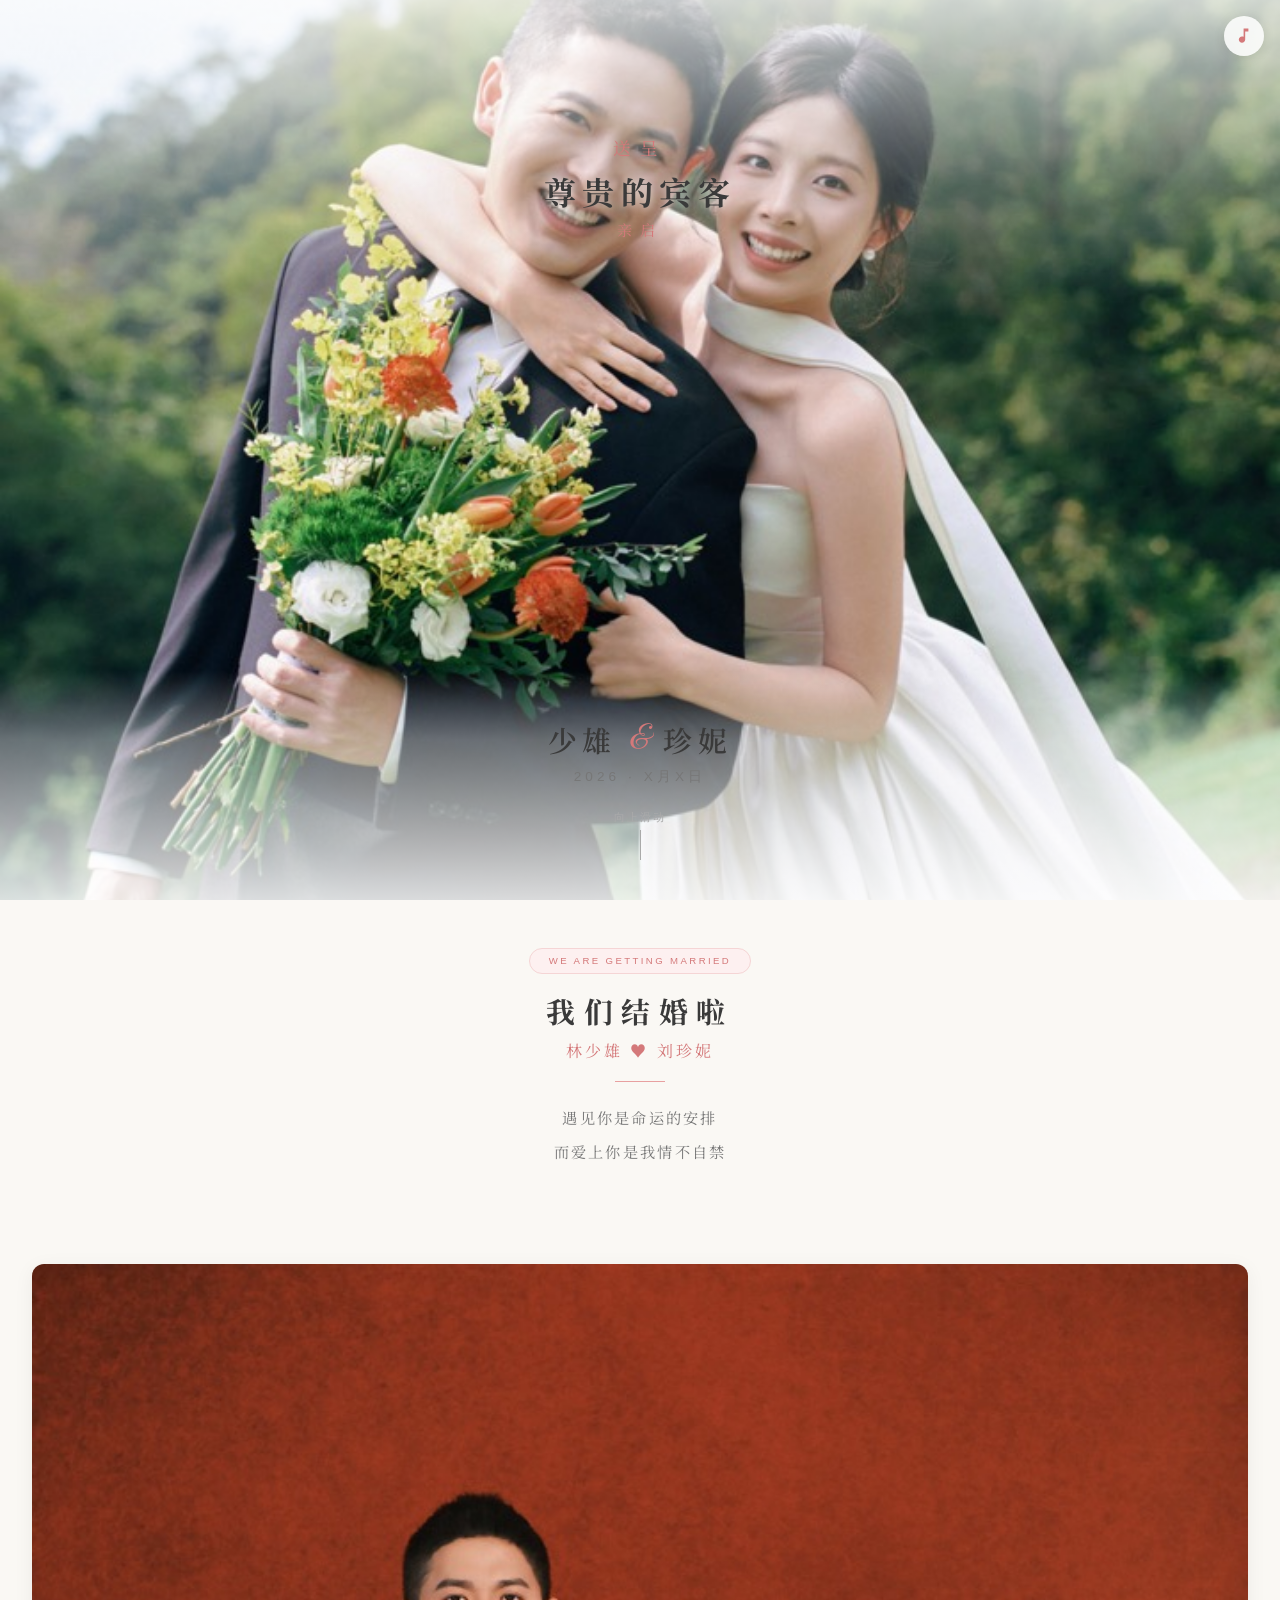
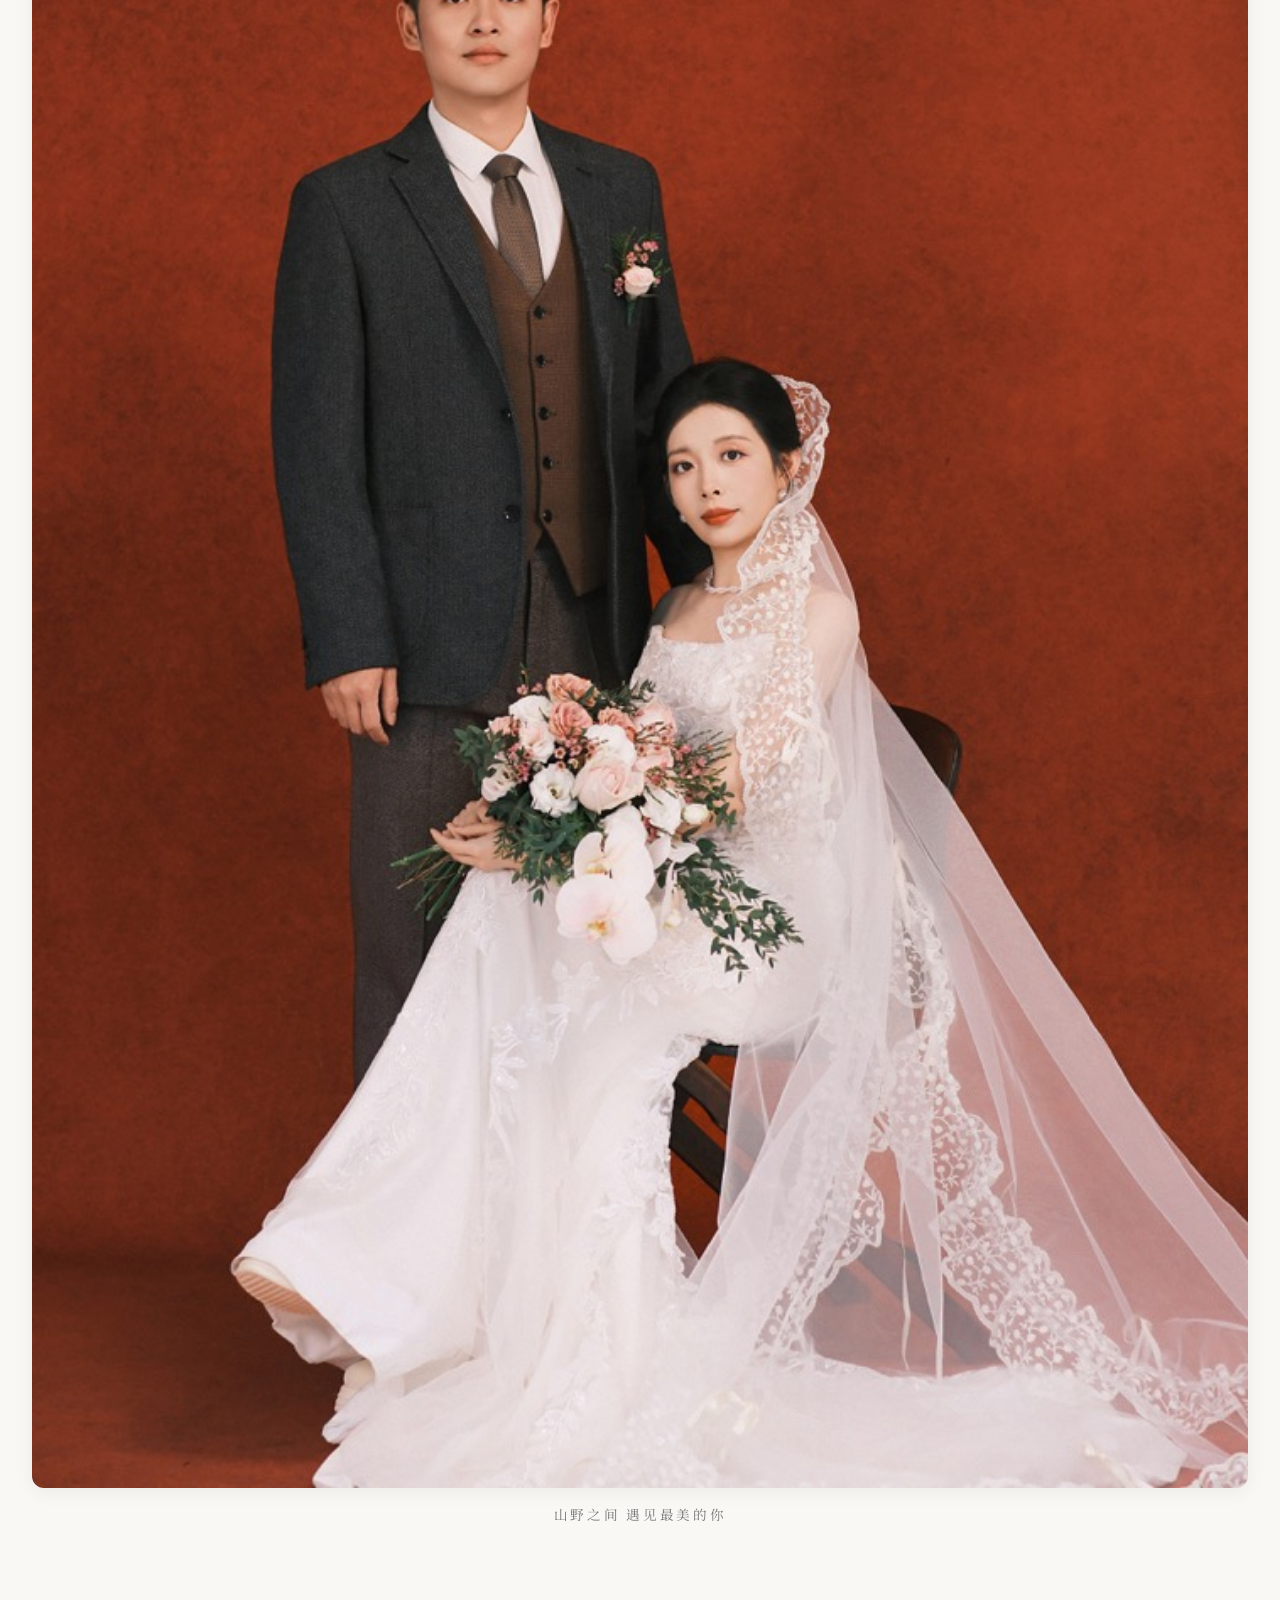
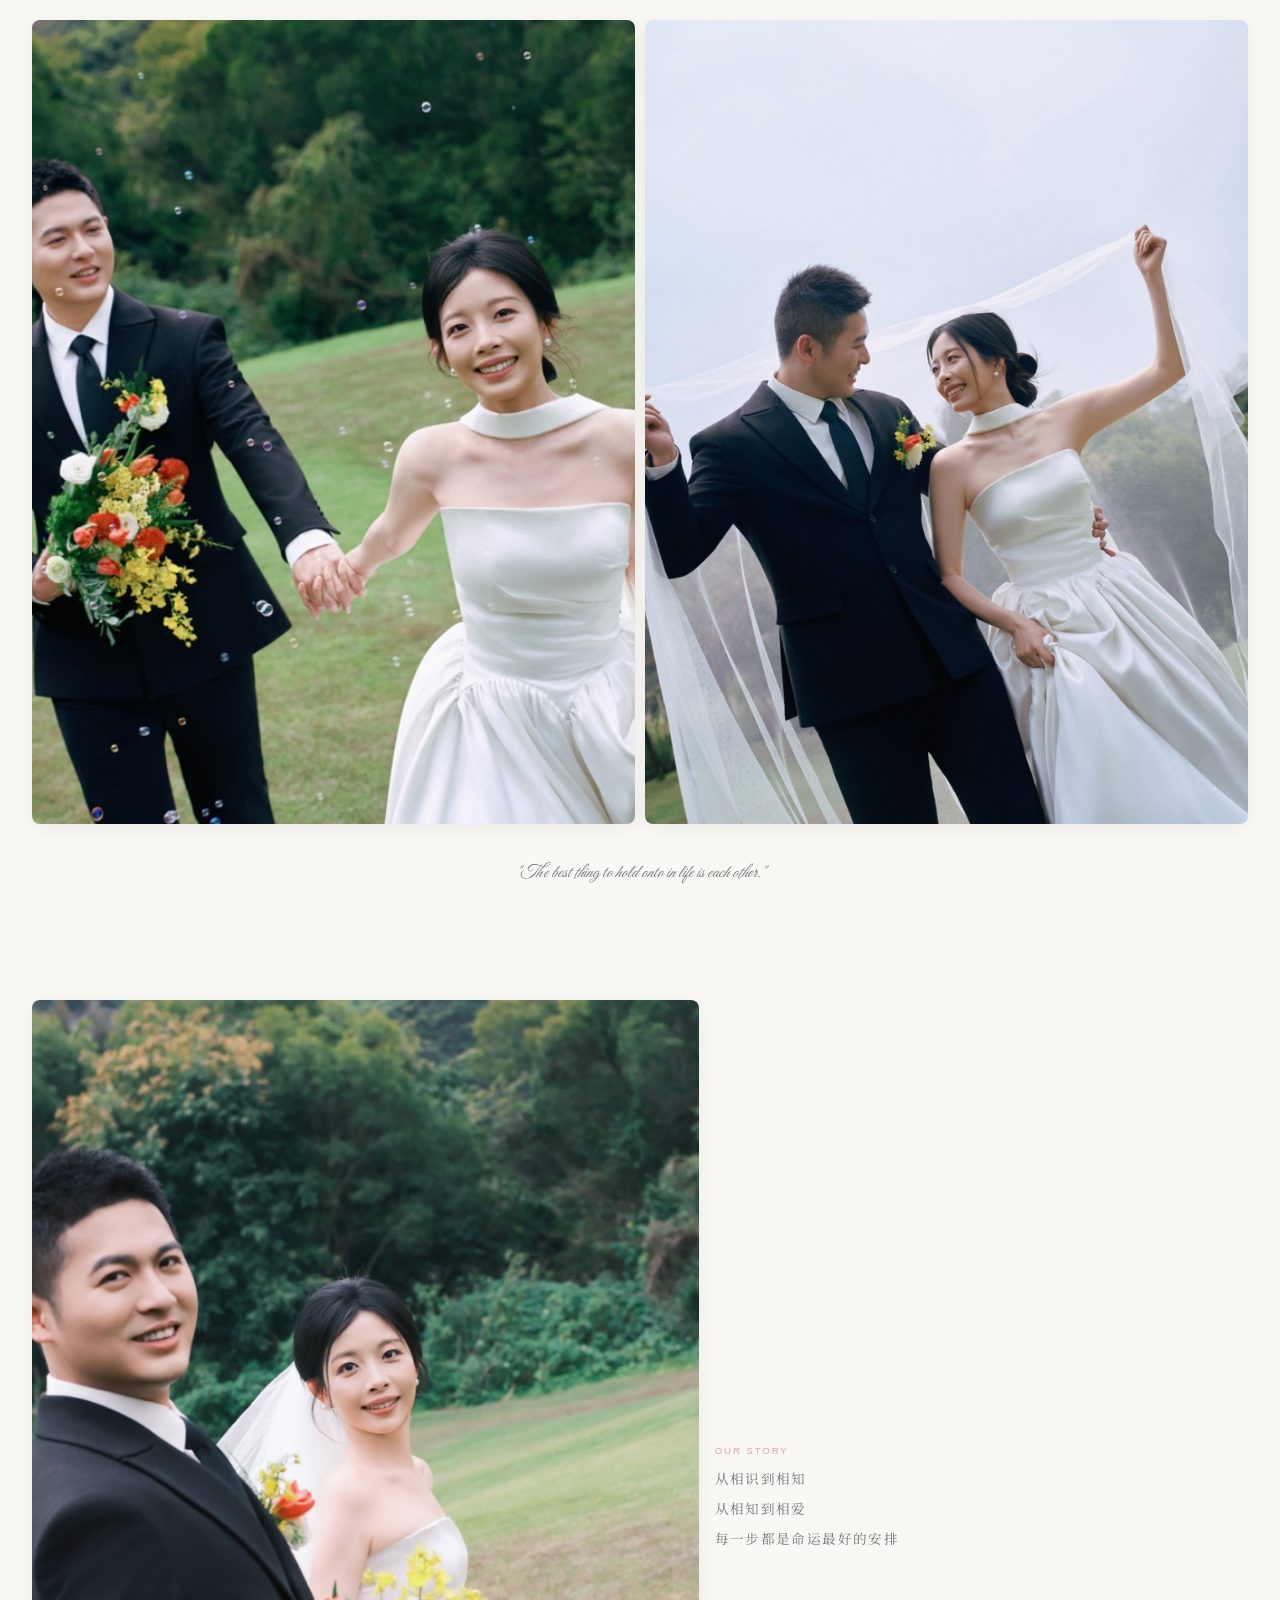
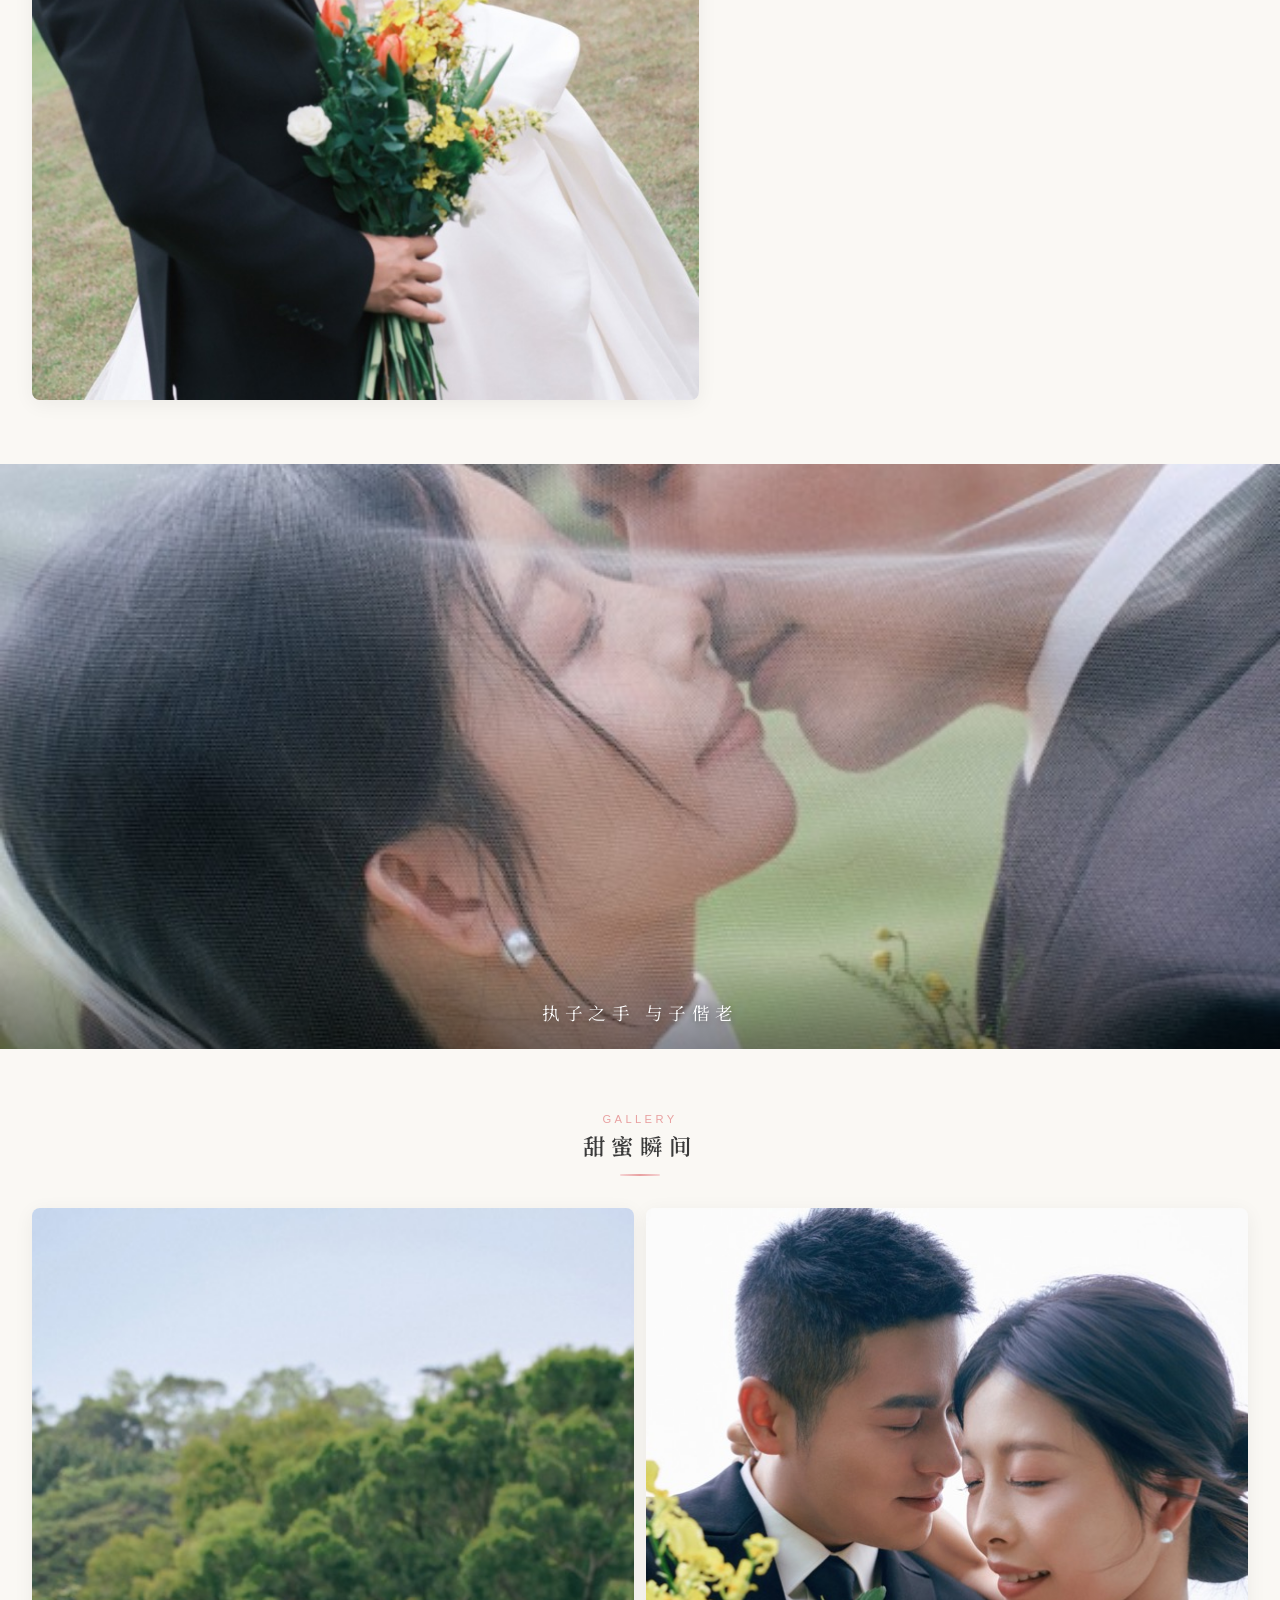
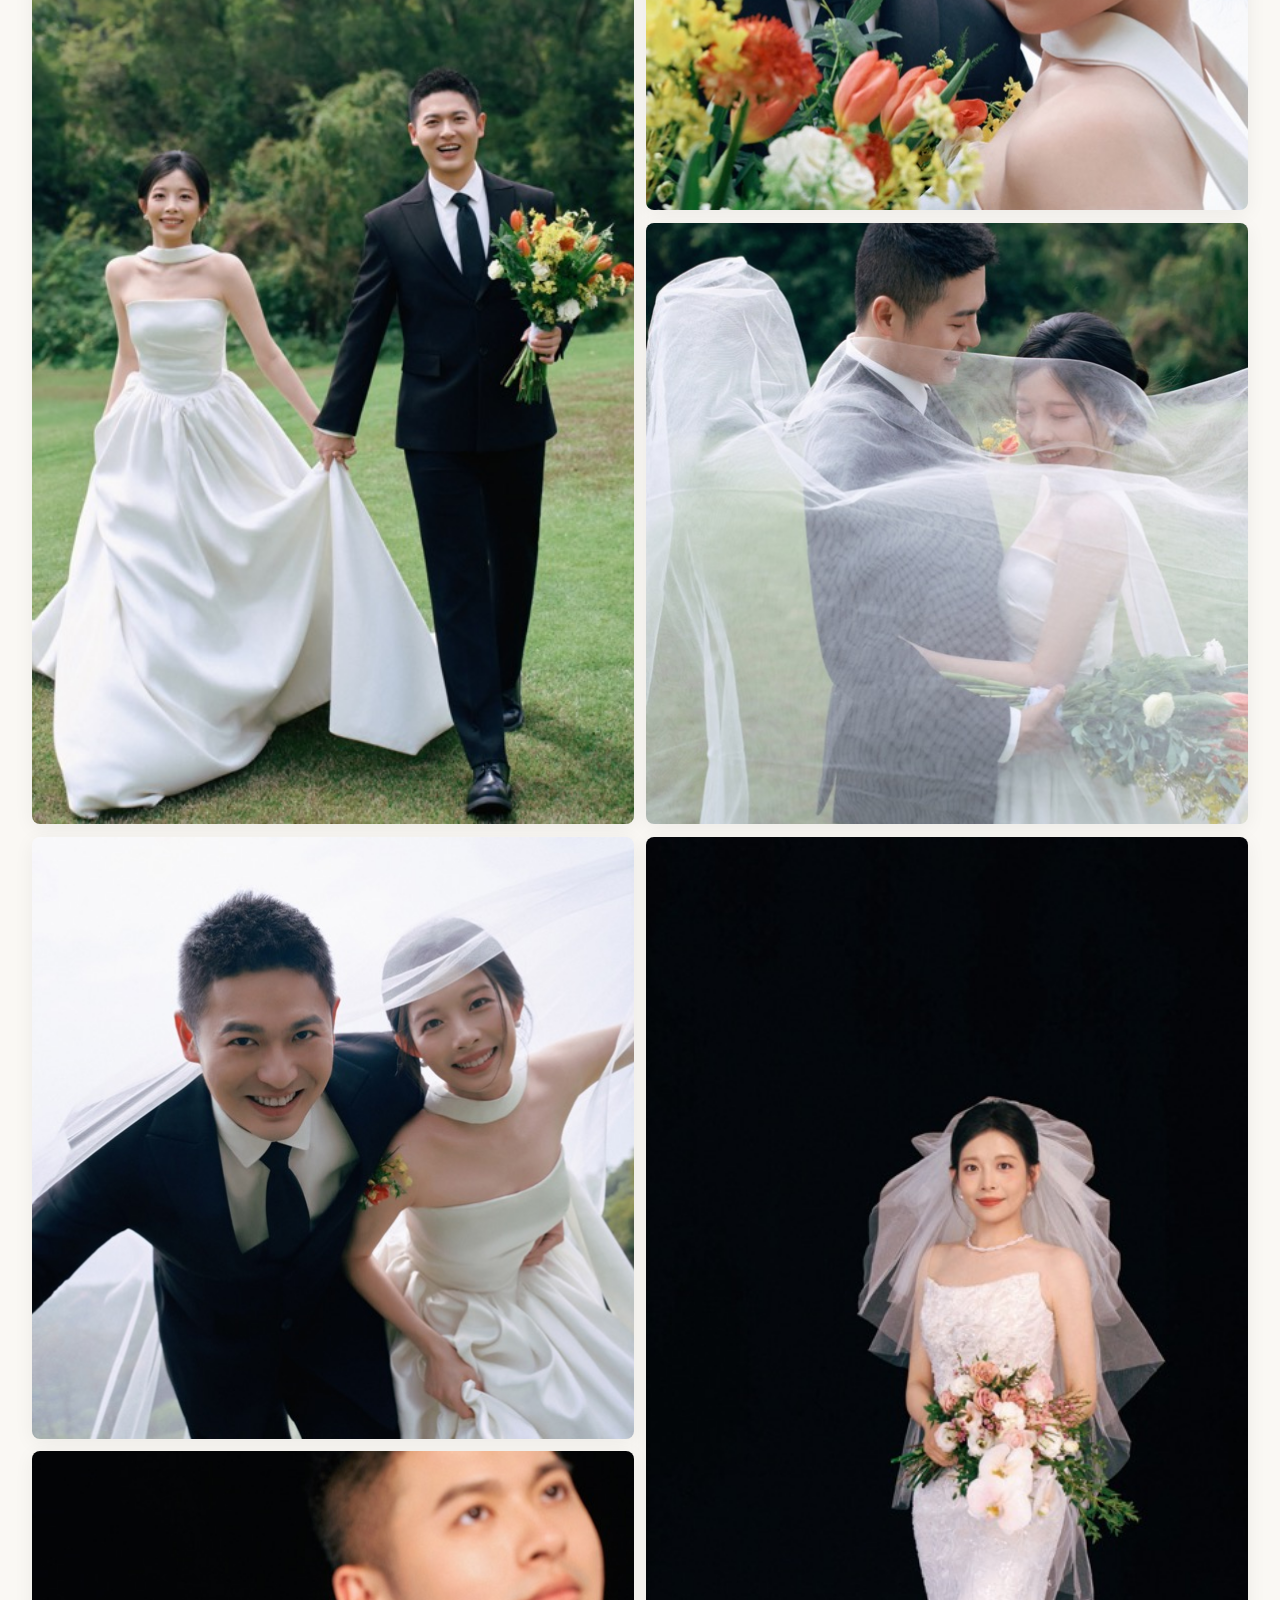
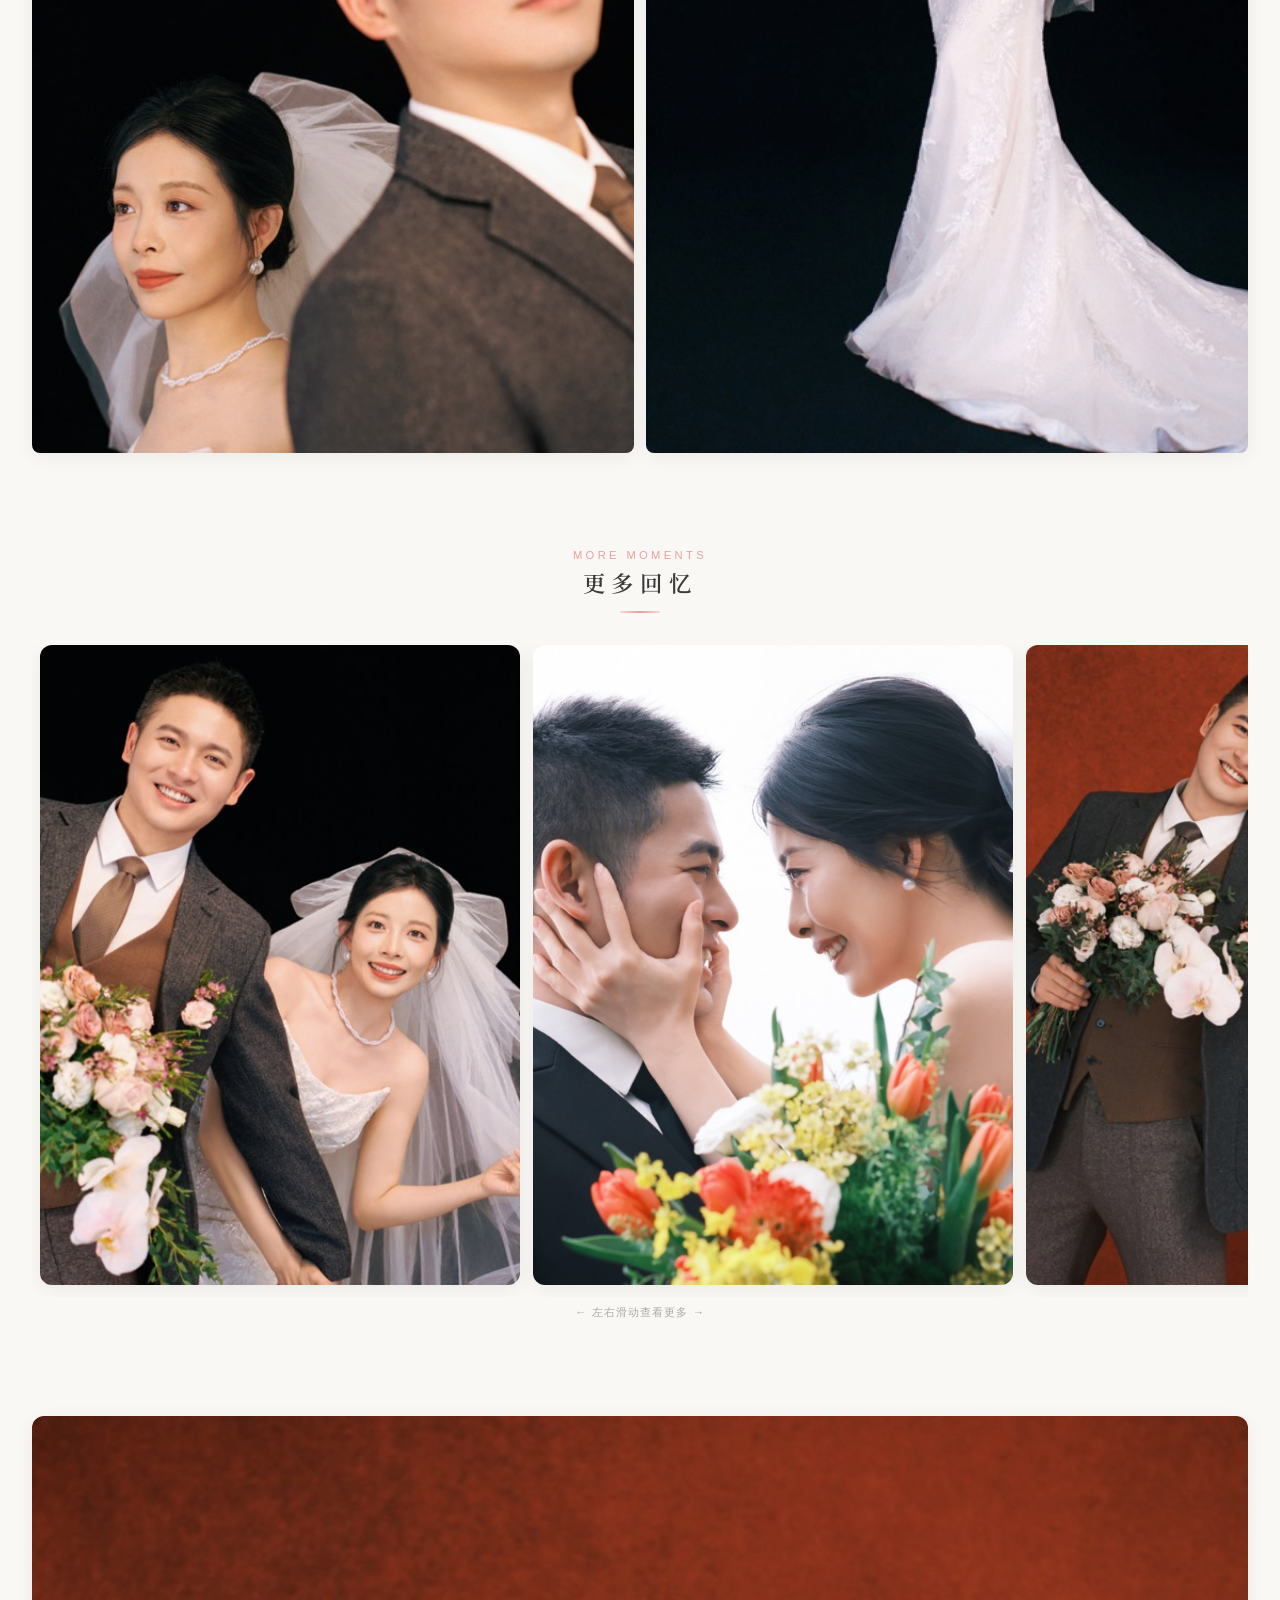
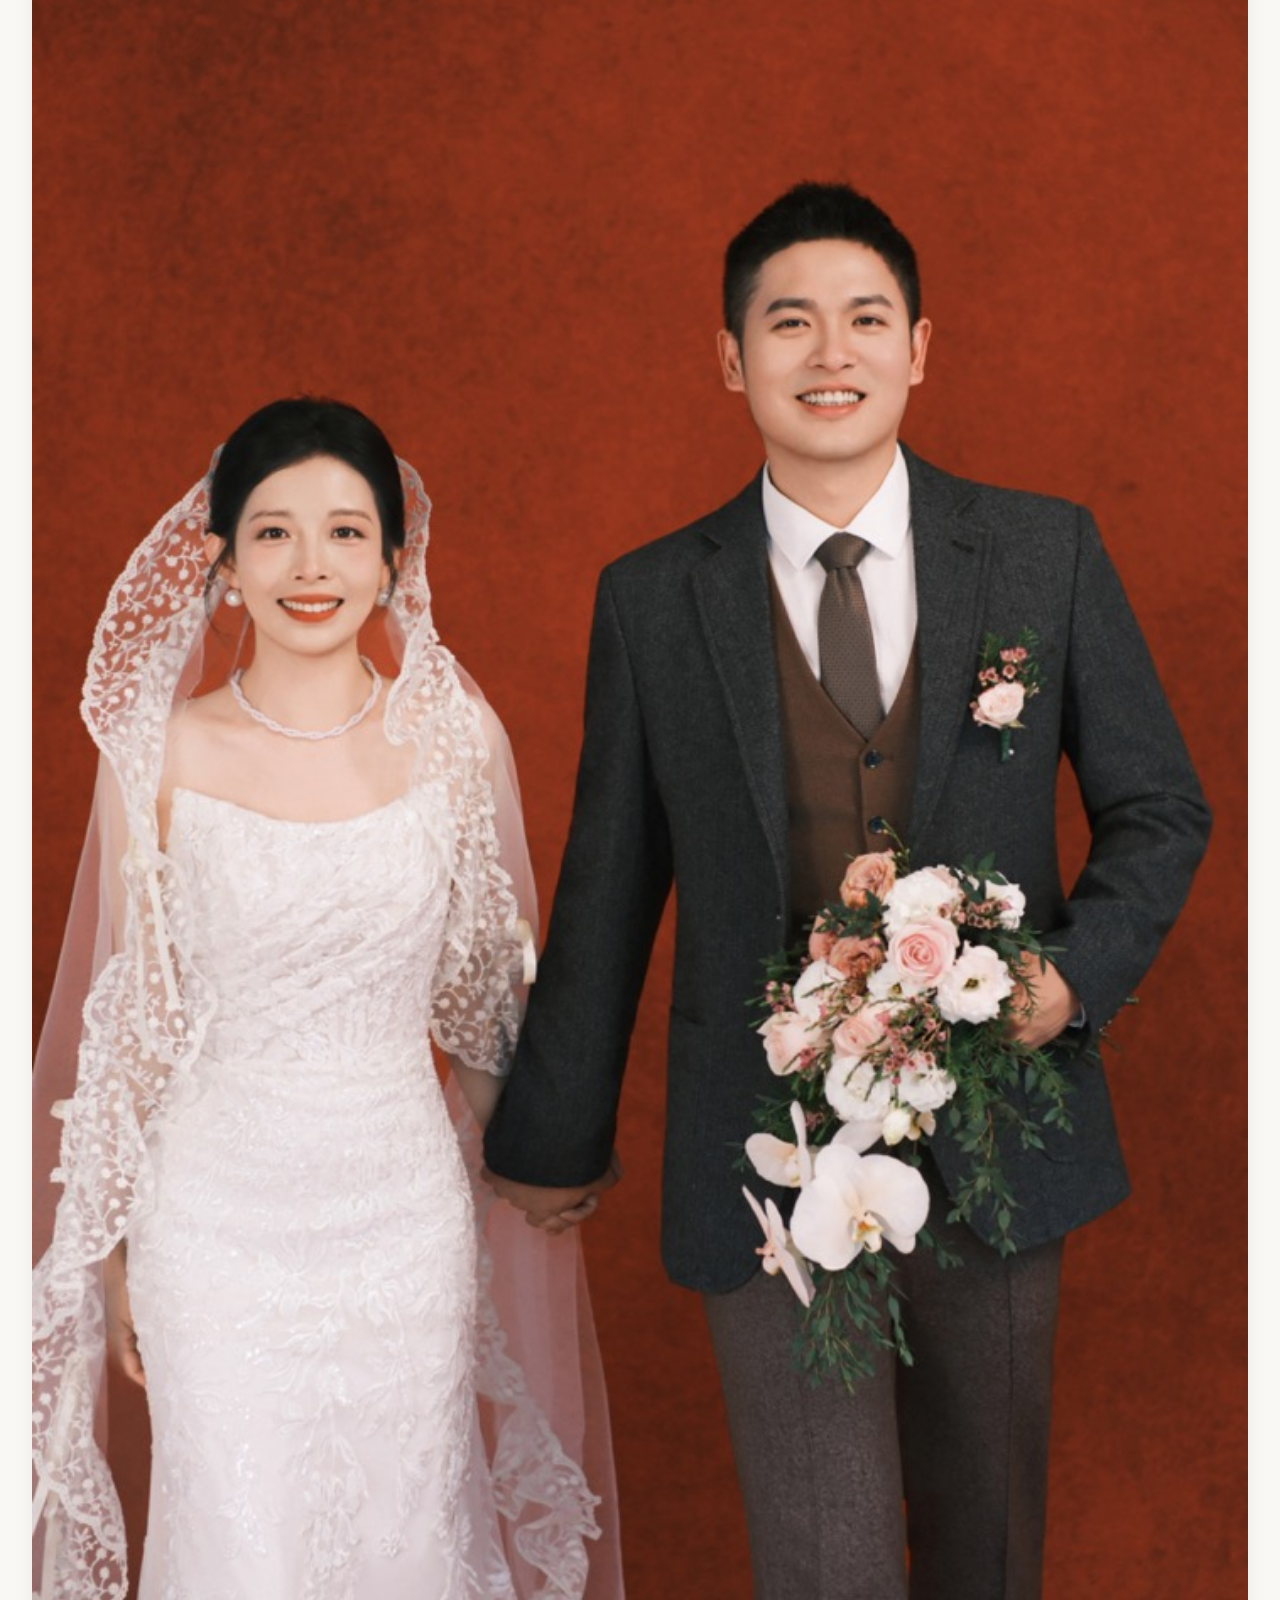
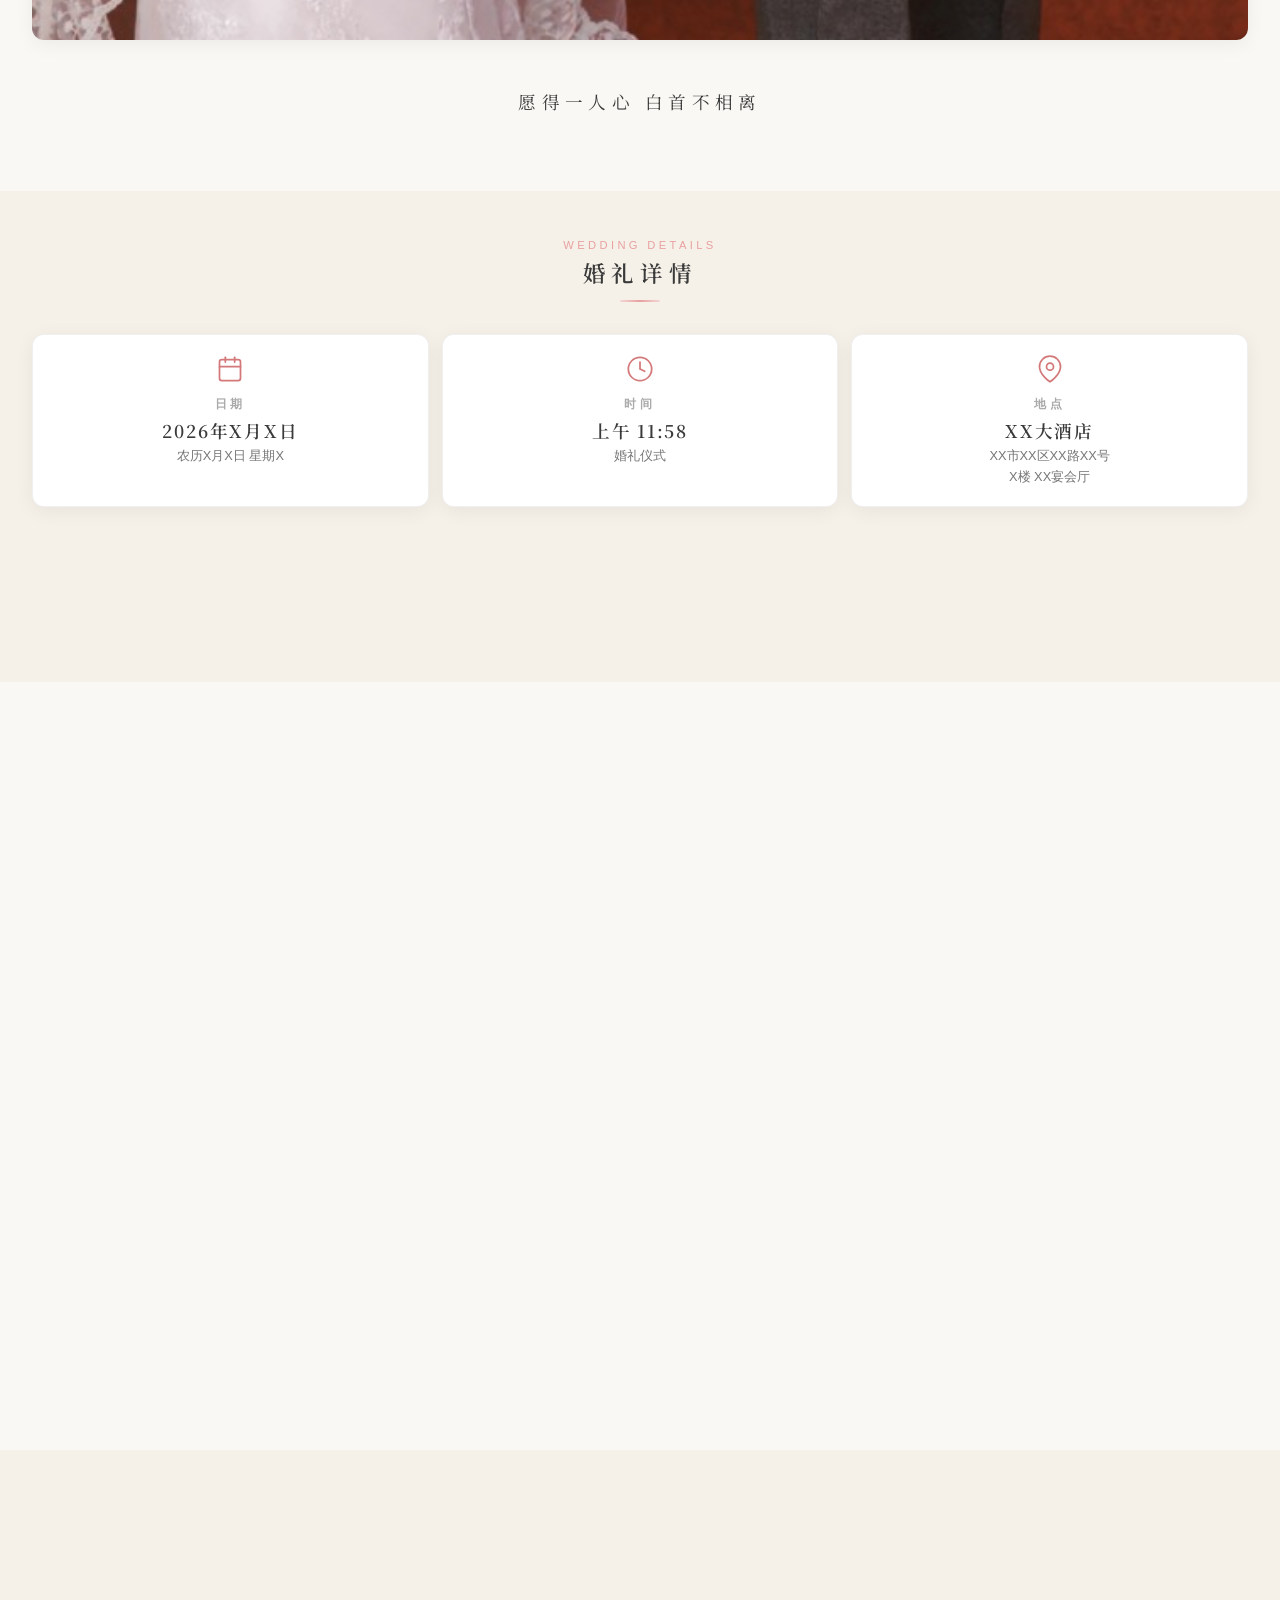
==== index.html @ 4c3a2e18 "🎉 婚礼邀请函 H5 - 林少雄 & 刘珍妮" ====
<!DOCTYPE html>
<html lang="zh-CN">
<head>
  <meta charset="UTF-8">
  <meta name="viewport" content="width=device-width, initial-scale=1.0, maximum-scale=1.0, user-scalable=no">
  <meta name="description" content="林少雄 & 刘珍妮 的婚礼邀请函">
  <meta name="format-detection" content="telephone=no">
  <meta property="og:title" content="林少雄 & 刘珍妮 的婚礼邀请">
  <meta property="og:description" content="诚挚邀请您参加我们的婚礼">
  <meta property="og:image" content="images/photo1.jpg">
  <title>林少雄 & 刘珍妮 婚礼邀请</title>
  <link rel="preconnect" href="https://fonts.googleapis.com">
  <link rel="preconnect" href="https://fonts.gstatic.com" crossorigin>
  <link href="https://fonts.googleapis.com/css2?family=Great+Vibes&family=Noto+Serif+SC:wght@200;300;400;600;700&family=ZCOOL+XiaoWei&display=swap" rel="stylesheet">
  <link rel="stylesheet" href="style.css">
</head>
<body>
  <!-- 背景音乐 -->
  <button id="music-toggle" class="music-btn paused" aria-label="音乐开关">
    <svg class="music-icon" viewBox="0 0 24 24" fill="currentColor">
      <path d="M12 3v10.55c-.59-.34-1.27-.55-2-.55C7.79 13 6 14.79 6 17s1.79 4 4 4 4-1.79 4-4V7h4V3h-6z"/>
    </svg>
  </button>
  <audio id="bg-music" loop preload="auto">
    <source src="music/background.mp3" type="audio/mpeg">
  </audio>

  <!-- 飘落花瓣 -->
  <div id="petals-container" class="petals-container"></div>

  <!-- ==================== 主容器 ==================== -->
  <main class="main-scroll" id="main-scroll">

    <!-- ========== 封面区域 ========== -->
    <section class="hero" id="hero">
      <div class="hero-photo">
        <img src="images/photo1.jpg" alt="我们的合影" class="hero-img">
      </div>
      <div class="hero-overlay">
        <p class="hero-invite anim-fade-up">送呈</p>
        <h1 class="hero-guest-name anim-fade-up" id="guest-name">尊贵的宾客</h1>
        <p class="hero-invite-sub anim-fade-up">亲启</p>
      </div>
      <div class="hero-bottom">
        <div class="hero-names anim-fade-up">
          <span class="hero-groom">少雄</span>
          <span class="hero-amp">&</span>
          <span class="hero-bride">珍妮</span>
        </div>
        <p class="hero-date anim-fade-up">2026 · X月X日</p>
        <div class="scroll-down anim-fade-up">
          <span>向上滑动</span>
          <div class="scroll-line"></div>
        </div>
      </div>
    </section>

    <!-- ========== 我们结婚啦 ========== -->
    <section class="section section-announce">
      <div class="announce-badge anim-fade-up">
        <span class="badge-text">WE ARE GETTING MARRIED</span>
      </div>
      <h2 class="announce-title anim-fade-up">我们结婚啦</h2>
      <p class="announce-sub anim-fade-up">林少雄 ♥ 刘珍妮</p>
      <div class="announce-line anim-fade-up"></div>
      <p class="announce-quote anim-fade-up">
        遇见你是命运的安排<br>
        而爱上你是我情不自禁
      </p>
    </section>

    <!-- ========== 照片区 1: 大图展示 ========== -->
    <section class="section photo-section">
      <div class="photo-full anim-fade-up">
        <img src="images/photo5.jpg" alt="" loading="lazy">
      </div>
      <div class="photo-caption anim-fade-up">
        <p>山野之间 遇见最美的你</p>
      </div>
    </section>

    <!-- ========== 照片区 2: 双图并排 ========== -->
    <section class="section photo-section">
      <div class="photo-row anim-fade-up">
        <div class="photo-half">
          <img src="images/photo2.jpg" alt="" loading="lazy">
        </div>
        <div class="photo-half">
          <img src="images/photo3.jpg" alt="" loading="lazy">
        </div>
      </div>
      <div class="quote-card anim-fade-up">
        <p class="quote-en">"The best thing to hold onto in life is each other."</p>
      </div>
    </section>

    <!-- ========== 照片区 3: 单图 + 文字 ========== -->
    <section class="section photo-section">
      <div class="photo-with-text anim-fade-up">
        <div class="photo-text-img">
          <img src="images/photo4.jpg" alt="" loading="lazy">
        </div>
        <div class="photo-text-content">
          <p class="ptc-label">OUR STORY</p>
          <p class="ptc-text">从相识到相知<br>从相知到相爱<br>每一步都是命运最好的安排</p>
        </div>
      </div>
    </section>

    <!-- ========== 照片区 4: 全宽大图 ========== -->
    <section class="section photo-section no-padding">
      <div class="photo-full-bleed anim-fade-up">
        <img src="images/photo10.jpg" alt="" loading="lazy">
        <div class="photo-full-overlay">
          <p>执子之手 与子偕老</p>
        </div>
      </div>
    </section>

    <!-- ========== 照片网格区 ========== -->
    <section class="section photo-section">
      <div class="section-header anim-fade-up">
        <p class="section-label">GALLERY</p>
        <h2 class="section-title">甜蜜瞬间</h2>
        <div class="section-line"></div>
      </div>
      <div class="photo-grid anim-fade-up">
        <div class="grid-item grid-tall">
          <img src="images/photo7.jpg" alt="" loading="lazy">
        </div>
        <div class="grid-item">
          <img src="images/photo8.jpg" alt="" loading="lazy">
        </div>
        <div class="grid-item">
          <img src="images/photo9.jpg" alt="" loading="lazy">
        </div>
        <div class="grid-item">
          <img src="images/photo11.jpg" alt="" loading="lazy">
        </div>
        <div class="grid-item grid-tall">
          <img src="images/photo12.jpg" alt="" loading="lazy">
        </div>
        <div class="grid-item">
          <img src="images/photo13.jpg" alt="" loading="lazy">
        </div>
      </div>
    </section>

    <!-- ========== 横向滑动相册 ========== -->
    <section class="section photo-section">
      <div class="section-header anim-fade-up">
        <p class="section-label">MORE MOMENTS</p>
        <h2 class="section-title">更多回忆</h2>
        <div class="section-line"></div>
      </div>
      <div class="horizontal-scroll anim-fade-up">
        <div class="scroll-track">
          <div class="scroll-card"><img src="images/photo14.jpg" alt="" loading="lazy"></div>
          <div class="scroll-card"><img src="images/photo15.jpg" alt="" loading="lazy"></div>
          <div class="scroll-card"><img src="images/photo16.jpg" alt="" loading="lazy"></div>
          <div class="scroll-card"><img src="images/photo17.jpg" alt="" loading="lazy"></div>
          <div class="scroll-card"><img src="images/photo18.jpg" alt="" loading="lazy"></div>
          <div class="scroll-card"><img src="images/photo19.jpg" alt="" loading="lazy"></div>
          <div class="scroll-card"><img src="images/photo20.jpg" alt="" loading="lazy"></div>
          <div class="scroll-card"><img src="images/photo21.jpg" alt="" loading="lazy"></div>
          <div class="scroll-card"><img src="images/photo22.jpg" alt="" loading="lazy"></div>
          <div class="scroll-card"><img src="images/photo23.jpg" alt="" loading="lazy"></div>
          <div class="scroll-card"><img src="images/photo24.jpg" alt="" loading="lazy"></div>
        </div>
        <p class="scroll-hint-text">← 左右滑动查看更多 →</p>
      </div>
    </section>

    <!-- ========== 照片区 5: 大图 ========== -->
    <section class="section photo-section">
      <div class="photo-full anim-fade-up">
        <img src="images/photo6.jpg" alt="" loading="lazy">
      </div>
      <div class="quote-card center anim-fade-up">
        <p class="quote-cn">愿得一人心 白首不相离</p>
      </div>
    </section>

    <!-- ========== 婚礼信息 ========== -->
    <section class="section section-info" id="info">
      <div class="section-header anim-fade-up">
        <p class="section-label">WEDDING DETAILS</p>
        <h2 class="section-title">婚礼详情</h2>
        <div class="section-line"></div>
      </div>

      <div class="info-cards anim-fade-up">
        <div class="info-card">
          <div class="info-icon">
            <svg viewBox="0 0 24 24" fill="none" stroke="currentColor" stroke-width="1.5" stroke-linecap="round" stroke-linejoin="round"><rect x="3" y="4" width="18" height="18" rx="2" ry="2"/><line x1="16" y1="2" x2="16" y2="6"/><line x1="8" y1="2" x2="8" y2="6"/><line x1="3" y1="10" x2="21" y2="10"/></svg>
          </div>
          <h3 class="info-label">日期</h3>
          <p class="info-value">2026年X月X日</p>
          <p class="info-sub">农历X月X日 星期X</p>
        </div>
        <div class="info-card">
          <div class="info-icon">
            <svg viewBox="0 0 24 24" fill="none" stroke="currentColor" stroke-width="1.5" stroke-linecap="round" stroke-linejoin="round"><circle cx="12" cy="12" r="10"/><polyline points="12 6 12 12 16 14"/></svg>
          </div>
          <h3 class="info-label">时间</h3>
          <p class="info-value">上午 11:58</p>
          <p class="info-sub">婚礼仪式</p>
        </div>
        <div class="info-card">
          <div class="info-icon">
            <svg viewBox="0 0 24 24" fill="none" stroke="currentColor" stroke-width="1.5" stroke-linecap="round" stroke-linejoin="round"><path d="M21 10c0 7-9 13-9 13s-9-6-9-13a9 9 0 0 1 18 0z"/><circle cx="12" cy="10" r="3"/></svg>
          </div>
          <h3 class="info-label">地点</h3>
          <p class="info-value">XX大酒店</p>
          <p class="info-sub">XX市XX区XX路XX号<br>X楼 XX宴会厅</p>
        </div>
      </div>

      <!-- 倒计时 -->
      <div class="countdown-wrap anim-fade-up">
        <p class="countdown-label">距离婚礼还有</p>
        <div class="countdown">
          <div class="cd-item">
            <span class="cd-num" id="cd-days">--</span>
            <span class="cd-unit">天</span>
          </div>
          <div class="cd-sep">:</div>
          <div class="cd-item">
            <span class="cd-num" id="cd-hours">--</span>
            <span class="cd-unit">时</span>
          </div>
          <div class="cd-sep">:</div>
          <div class="cd-item">
            <span class="cd-num" id="cd-mins">--</span>
            <span class="cd-unit">分</span>
          </div>
          <div class="cd-sep">:</div>
          <div class="cd-item">
            <span class="cd-num" id="cd-secs">--</span>
            <span class="cd-unit">秒</span>
          </div>
        </div>
      </div>
    </section>

    <!-- ========== 邀请函正文 ========== -->
    <section class="section section-invite">
      <div class="invite-card anim-fade-up">
        <div class="invite-flower-top">
          <img src="images/floral.png" alt="" class="invite-floral">
        </div>
        <p class="invite-header">邀请函</p>
        <div class="invite-divider-sm"></div>
        <p class="invite-body">
          谨定于<br>
          <strong>公历 二〇二六年 X月X日</strong><br>
          <span class="invite-lunar">（农历 X月X日 星期X）</span><br><br>
          举行结婚典礼<br>
          届时恭请 <span class="invite-guest-inline" id="guest-name-2">贵宾</span> 光临
        </p>
        <div class="invite-divider-sm"></div>
        <div class="invite-parents">
          <p>新郎之父：林XX &nbsp;&nbsp; 新郎之母：X氏</p>
          <p>新娘之父：刘XX &nbsp;&nbsp; 新娘之母：X氏</p>
        </div>
        <div class="invite-sign">
          <span>林少雄</span>
          <span class="invite-and">&</span>
          <span>刘珍妮</span>
        </div>
        <p class="invite-date">敬邀</p>
        <div class="invite-flower-bottom">
          <img src="images/floral.png" alt="" class="invite-floral flip">
        </div>
      </div>
    </section>

    <!-- ========== 祝福留言 ========== -->
    <section class="section section-bless" id="bless">
      <div class="section-header anim-fade-up">
        <p class="section-label">BLESSINGS</p>
        <h2 class="section-title">送上祝福</h2>
        <div class="section-line"></div>
      </div>

      <div class="bless-list anim-fade-up" id="bless-list">
        <!-- 预置示例祝福 -->
        <div class="bless-item">
          <div class="bless-avatar" style="background:#f0b8b8;">福</div>
          <div class="bless-content">
            <p class="bless-author">好友小明</p>
            <p class="bless-text">百年好合！🎉 永远幸福！</p>
          </div>
          <div class="bless-emoji">👍 <span>12</span></div>
        </div>
        <div class="bless-item">
          <div class="bless-avatar" style="background:#b8d4f0;">喜</div>
          <div class="bless-content">
            <p class="bless-author">闺蜜小红</p>
            <p class="bless-text">终于等到这一天！要一直幸福哦 💕</p>
          </div>
          <div class="bless-emoji">❤️ <span>8</span></div>
        </div>
        <div class="bless-item">
          <div class="bless-avatar" style="background:#d4f0b8;">贺</div>
          <div class="bless-content">
            <p class="bless-author">同事小张</p>
            <p class="bless-text">新婚快乐！早生贵子！🎊</p>
          </div>
          <div class="bless-emoji">🎉 <span>5</span></div>
        </div>
      </div>

      <!-- 简单的留言输入 -->
      <div class="bless-input-wrap anim-fade-up">
        <input type="text" id="bless-input" class="bless-input" placeholder="写下你的祝福..." maxlength="100">
        <button id="bless-send" class="bless-send">送祝福</button>
      </div>
    </section>

    <!-- ========== 尾部 ========== -->
    <footer class="footer">
      <div class="footer-content anim-fade-up">
        <p class="footer-names">林少雄 & 刘珍妮</p>
        <p class="footer-date-en">
          <span class="footer-script">Save The Date</span>
        </p>
        <p class="footer-date">二〇二六年X月X日</p>
        <div class="footer-heart">♥</div>
        <p class="footer-thanks">感谢您的到来与祝福</p>
      </div>
    </footer>

  </main>

  <script src="script.js"></script>
</body>
</html>
---- style.css ----
/* ============================================
   婚礼邀请函 H5 — 清新风格
   林少雄 & 刘珍妮
   ============================================ */

/* ---------- CSS 变量 ---------- */
:root {
  --color-bg: #faf8f4;
  --color-bg-warm: #f5f0e8;
  --color-bg-card: #ffffff;
  --color-pink: #e8a0a0;
  --color-pink-light: #f5d5d5;
  --color-pink-soft: #fdf0f0;
  --color-rose: #d4797a;
  --color-sage: #8fbc8f;
  --color-sage-light: #d4e8d4;
  --color-gold: #c4a35a;
  --color-text: #3a3a3a;
  --color-text-light: #777;
  --color-text-muted: #aaa;
  --color-border: rgba(0,0,0,0.06);
  --font-cn: 'Noto Serif SC', 'ZCOOL XiaoWei', '宋体', serif;
  --font-en: 'Great Vibes', cursive;
  --font-body: -apple-system, BlinkMacSystemFont, 'PingFang SC', 'Microsoft YaHei', sans-serif;
  --radius: 12px;
  --radius-sm: 8px;
  --shadow-soft: 0 4px 20px rgba(0,0,0,0.06);
  --shadow-card: 0 8px 30px rgba(0,0,0,0.08);
  --transition: cubic-bezier(0.25, 0.46, 0.45, 0.94);
}

/* ---------- Reset ---------- */
*, *::before, *::after {
  margin: 0;
  padding: 0;
  box-sizing: border-box;
}

html {
  font-size: 16px;
  -webkit-text-size-adjust: 100%;
}

body {
  font-family: var(--font-body);
  color: var(--color-text);
  background: var(--color-bg);
  -webkit-tap-highlight-color: transparent;
  overflow-x: hidden;
}

img {
  max-width: 100%;
  display: block;
}

button {
  border: none;
  background: none;
  cursor: pointer;
  font-family: inherit;
}

/* ---------- 主滚动容器 ---------- */
.main-scroll {
  width: 100%;
  min-height: 100vh;
  overflow-x: hidden;
}

/* ---------- 通用区块样式 ---------- */
.section {
  padding: 2.5rem 1.5rem;
  position: relative;
}

.section-header {
  text-align: center;
  margin-bottom: 2rem;
}

.section-label {
  font-size: 0.7rem;
  letter-spacing: 0.3em;
  color: var(--color-pink);
  text-transform: uppercase;
  margin-bottom: 0.3rem;
}

.section-title {
  font-family: var(--font-cn);
  font-size: 1.4rem;
  font-weight: 600;
  color: var(--color-text);
  letter-spacing: 0.3em;
}

.section-line {
  width: 40px;
  height: 2px;
  background: linear-gradient(90deg, var(--color-pink-light), var(--color-pink), var(--color-pink-light));
  margin: 0.8rem auto 0;
  border-radius: 1px;
}

/* ============================================
   音乐按钮
   ============================================ */
.music-btn {
  position: fixed;
  top: 1rem;
  right: 1rem;
  z-index: 1000;
  width: 2.5rem;
  height: 2.5rem;
  border-radius: 50%;
  background: rgba(255,255,255,0.85);
  backdrop-filter: blur(10px);
  -webkit-backdrop-filter: blur(10px);
  box-shadow: 0 2px 12px rgba(0,0,0,0.1);
  display: flex;
  align-items: center;
  justify-content: center;
  transition: all 0.3s ease;
  color: var(--color-rose);
}

.music-btn:active { transform: scale(0.9); }

.music-icon {
  width: 1.2rem;
  height: 1.2rem;
}

.music-btn:not(.paused) {
  animation: music-spin 3s linear infinite;
}

@keyframes music-spin {
  to { transform: rotate(360deg); }
}

/* ============================================
   花瓣飘落
   ============================================ */
.petals-container {
  position: fixed;
  inset: 0;
  z-index: 998;
  pointer-events: none;
  overflow: hidden;
}

.petal {
  position: absolute;
  border-radius: 50% 0 50% 50%;
  opacity: 0;
  will-change: transform, opacity;
  animation: petal-fall linear infinite;
}

.petal-pink {
  background: radial-gradient(ellipse at 30% 30%, #f9d5d5, #f0b0b0);
}
.petal-white {
  background: radial-gradient(ellipse at 30% 30%, #fff5f0, #f0e0da);
}
.petal-green {
  background: radial-gradient(ellipse at 30% 30%, #d8f0d8, #b8d8b8);
}

@keyframes petal-fall {
  0% {
    opacity: 0;
    transform: translate(0, -20px) rotate(0deg) scale(0.8);
  }
  8% { opacity: 0.6; }
  90% { opacity: 0.3; }
  100% {
    opacity: 0;
    transform: translate(var(--drift), calc(100vh + 20px)) rotate(var(--rotate)) scale(0.3);
  }
}

/* ============================================
   封面 / Hero
   ============================================ */
.hero {
  position: relative;
  width: 100%;
  height: 100vh;
  height: 100dvh;
  overflow: hidden;
  display: flex;
  flex-direction: column;
}

.hero-photo {
  position: absolute;
  inset: 0;
}

.hero-img {
  width: 100%;
  height: 100%;
  object-fit: cover;
}

.hero-overlay {
  position: absolute;
  top: 0;
  left: 0;
  right: 0;
  padding-top: 15vh;
  text-align: center;
  z-index: 2;
  background: linear-gradient(180deg, rgba(255,255,255,0.75) 0%, rgba(255,255,255,0.2) 60%, transparent 100%);
  padding-bottom: 4rem;
}

.hero-invite {
  font-family: var(--font-cn);
  font-size: 1.1rem;
  color: var(--color-rose);
  letter-spacing: 0.5em;
  margin-bottom: 0.5rem;
}

.hero-guest-name {
  font-family: var(--font-cn);
  font-size: 2rem;
  font-weight: 700;
  color: var(--color-text);
  letter-spacing: 0.2em;
  text-shadow: 0 1px 8px rgba(255,255,255,0.8);
}

.hero-invite-sub {
  font-family: var(--font-cn);
  font-size: 0.95rem;
  color: var(--color-rose);
  letter-spacing: 0.5em;
  margin-top: 0.3rem;
}

.hero-bottom {
  position: absolute;
  bottom: 0;
  left: 0;
  right: 0;
  z-index: 2;
  text-align: center;
  padding: 3rem 1.5rem 2.5rem;
  background: linear-gradient(0deg, rgba(255,255,255,0.85) 0%, rgba(255,255,255,0.4) 70%, transparent 100%);
}

.hero-names {
  display: flex;
  align-items: center;
  justify-content: center;
  gap: 0.8rem;
}

.hero-groom, .hero-bride {
  font-family: var(--font-cn);
  font-size: 1.8rem;
  font-weight: 600;
  color: var(--color-text);
  letter-spacing: 0.2em;
}

.hero-amp {
  font-family: var(--font-en);
  font-size: 2rem;
  color: var(--color-rose);
}

.hero-date {
  font-size: 0.85rem;
  color: var(--color-text-light);
  letter-spacing: 0.3em;
  margin-top: 0.5rem;
}

.scroll-down {
  display: flex;
  flex-direction: column;
  align-items: center;
  margin-top: 1.5rem;
  gap: 0.3rem;
}

.scroll-down span {
  font-size: 0.7rem;
  color: var(--color-text-muted);
  letter-spacing: 0.2em;
}

.scroll-line {
  width: 1px;
  height: 30px;
  background: var(--color-text-muted);
  animation: scroll-line-anim 1.5s ease-in-out infinite;
}

@keyframes scroll-line-anim {
  0%, 100% { opacity: 0.3; transform: scaleY(0.5); }
  50% { opacity: 1; transform: scaleY(1); }
}

/* ============================================
   我们结婚啦
   ============================================ */
.section-announce {
  text-align: center;
  padding: 3rem 1.5rem;
  background: var(--color-bg);
}

.announce-badge {
  display: inline-flex;
  margin-bottom: 1rem;
}

.badge-text {
  font-size: 0.6rem;
  letter-spacing: 0.25em;
  color: var(--color-rose);
  padding: 0.4rem 1.2rem;
  border: 1px solid var(--color-pink-light);
  border-radius: 20px;
  background: var(--color-pink-soft);
}

.announce-title {
  font-family: var(--font-cn);
  font-size: 1.8rem;
  font-weight: 700;
  color: var(--color-text);
  letter-spacing: 0.3em;
}

.announce-sub {
  font-family: var(--font-cn);
  font-size: 1rem;
  color: var(--color-rose);
  letter-spacing: 0.2em;
  margin-top: 0.5rem;
}

.announce-line {
  width: 50px;
  height: 1px;
  background: var(--color-pink);
  margin: 1.2rem auto;
}

.announce-quote {
  font-family: var(--font-cn);
  font-size: 0.95rem;
  color: var(--color-text-light);
  line-height: 2.2;
  letter-spacing: 0.15em;
}

/* ============================================
   照片展示区
   ============================================ */
.photo-section {
  padding: 1rem 1.2rem;
}

.photo-section.no-padding {
  padding: 1rem 0;
}

/* 全宽照片 */
.photo-full {
  border-radius: var(--radius);
  overflow: hidden;
  box-shadow: var(--shadow-soft);
}

.photo-full img {
  width: 100%;
  display: block;
  transition: transform 0.6s ease;
}

.photo-caption {
  text-align: center;
  margin-top: 1rem;
}

.photo-caption p {
  font-family: var(--font-cn);
  font-size: 0.85rem;
  color: var(--color-text-light);
  letter-spacing: 0.2em;
}

/* 双图并排 */
.photo-row {
  display: grid;
  grid-template-columns: 1fr 1fr;
  gap: 0.6rem;
}

.photo-half {
  border-radius: var(--radius-sm);
  overflow: hidden;
  box-shadow: var(--shadow-soft);
}

.photo-half img {
  width: 100%;
  height: 100%;
  object-fit: cover;
  aspect-ratio: 3/4;
}

/* 语录卡片 */
.quote-card {
  margin-top: 1.2rem;
  text-align: center;
  padding: 1rem;
}

.quote-card.center {
  padding: 1.5rem 1rem;
}

.quote-en {
  font-family: var(--font-en);
  font-size: 1.1rem;
  color: var(--color-text-light);
  font-style: italic;
  line-height: 1.6;
}

.quote-cn {
  font-family: var(--font-cn);
  font-size: 1.1rem;
  color: var(--color-text);
  letter-spacing: 0.3em;
  line-height: 2;
}

/* 照片+文字组合 */
.photo-with-text {
  display: flex;
  gap: 1rem;
  align-items: stretch;
}

.photo-text-img {
  flex: 1;
  border-radius: var(--radius-sm);
  overflow: hidden;
  box-shadow: var(--shadow-soft);
}

.photo-text-img img {
  width: 100%;
  height: 100%;
  object-fit: cover;
  min-height: 200px;
}

.photo-text-content {
  flex: 0.8;
  display: flex;
  flex-direction: column;
  justify-content: center;
  padding: 0.5rem 0;
}

.ptc-label {
  font-size: 0.6rem;
  color: var(--color-pink);
  letter-spacing: 0.2em;
  margin-bottom: 0.5rem;
}

.ptc-text {
  font-family: var(--font-cn);
  font-size: 0.85rem;
  color: var(--color-text-light);
  line-height: 2.2;
  letter-spacing: 0.1em;
}

/* 全出血大图 */
.photo-full-bleed {
  position: relative;
  border-radius: 0;
  overflow: hidden;
}

.photo-full-bleed img {
  width: 100%;
  display: block;
  max-height: 65vh;
  object-fit: cover;
}

.photo-full-overlay {
  position: absolute;
  bottom: 0;
  left: 0;
  right: 0;
  padding: 3rem 1.5rem 1.5rem;
  background: linear-gradient(transparent, rgba(0,0,0,0.35));
}

.photo-full-overlay p {
  font-family: var(--font-cn);
  font-size: 1.1rem;
  color: #fff;
  letter-spacing: 0.3em;
  text-shadow: 0 1px 6px rgba(0,0,0,0.3);
  text-align: center;
}

/* 照片网格 */
.photo-grid {
  display: grid;
  grid-template-columns: 1fr 1fr;
  gap: 0.5rem;
}

.grid-item {
  border-radius: var(--radius-sm);
  overflow: hidden;
  box-shadow: var(--shadow-soft);
}

.grid-item img {
  width: 100%;
  height: 100%;
  object-fit: cover;
  aspect-ratio: 1;
  transition: transform 0.5s ease;
}

.grid-item.grid-tall {
  grid-row: span 2;
}

.grid-item.grid-tall img {
  aspect-ratio: auto;
}

/* 横向滚动相册 */
.horizontal-scroll {
  width: 100%;
  overflow: visible;
}

.scroll-track {
  display: flex;
  gap: 0.8rem;
  overflow-x: auto;
  overflow-y: hidden;
  scroll-snap-type: x mandatory;
  -webkit-overflow-scrolling: touch;
  padding: 0 0.5rem 0.8rem;
  scrollbar-width: none;
}

.scroll-track::-webkit-scrollbar { display: none; }

.scroll-card {
  flex: 0 0 65%;
  scroll-snap-align: center;
  border-radius: var(--radius);
  overflow: hidden;
  box-shadow: var(--shadow-soft);
}

.scroll-card img {
  width: 100%;
  aspect-ratio: 3/4;
  object-fit: cover;
}

.scroll-hint-text {
  text-align: center;
  font-size: 0.7rem;
  color: var(--color-text-muted);
  margin-top: 0.5rem;
  letter-spacing: 0.1em;
  animation: hint-fade 2s ease-in-out infinite;
}

@keyframes hint-fade {
  0%, 100% { opacity: 0.4; }
  50% { opacity: 0.8; }
}

/* ============================================
   婚礼信息
   ============================================ */
.section-info {
  background: var(--color-bg-warm);
  padding: 3rem 1.5rem;
}

.info-cards {
  display: flex;
  flex-direction: column;
  gap: 1rem;
  margin-bottom: 2rem;
}

.info-card {
  background: var(--color-bg-card);
  border-radius: var(--radius);
  padding: 1.5rem;
  text-align: center;
  box-shadow: var(--shadow-soft);
  border: 1px solid var(--color-border);
}

.info-icon {
  margin-bottom: 0.6rem;
}

.info-icon svg {
  width: 28px;
  height: 28px;
  color: var(--color-rose);
  margin: 0 auto;
}

.info-label {
  font-size: 0.75rem;
  color: var(--color-text-muted);
  letter-spacing: 0.3em;
  text-transform: uppercase;
  margin-bottom: 0.3rem;
}

.info-value {
  font-family: var(--font-cn);
  font-size: 1.1rem;
  font-weight: 600;
  color: var(--color-text);
  letter-spacing: 0.1em;
}

.info-sub {
  font-size: 0.8rem;
  color: var(--color-text-light);
  margin-top: 0.2rem;
  line-height: 1.6;
}

/* 倒计时 */
.countdown-wrap {
  text-align: center;
}

.countdown-label {
  font-size: 0.8rem;
  color: var(--color-text-light);
  letter-spacing: 0.3em;
  margin-bottom: 1rem;
}

.countdown {
  display: flex;
  align-items: center;
  justify-content: center;
  gap: 0.4rem;
}

.cd-item {
  display: flex;
  flex-direction: column;
  align-items: center;
  gap: 0.2rem;
}

.cd-num {
  font-size: 1.8rem;
  font-weight: 700;
  color: var(--color-rose);
  min-width: 3rem;
  text-align: center;
  background: var(--color-bg-card);
  border: 1px solid var(--color-border);
  border-radius: var(--radius-sm);
  padding: 0.3rem 0.5rem;
  box-shadow: var(--shadow-soft);
}

.cd-unit {
  font-size: 0.65rem;
  color: var(--color-text-muted);
  letter-spacing: 0.2em;
}

.cd-sep {
  font-size: 1.3rem;
  color: var(--color-pink);
  margin-bottom: 1rem;
}

/* ============================================
   邀请函卡片
   ============================================ */
.section-invite {
  padding: 2rem 1.5rem;
  display: flex;
  justify-content: center;
}

.invite-card {
  background: var(--color-bg-card);
  border-radius: 16px;
  padding: 2rem 1.5rem;
  text-align: center;
  box-shadow: var(--shadow-card);
  border: 1px solid var(--color-border);
  max-width: 360px;
  width: 100%;
  position: relative;
  overflow: hidden;
}

.invite-card::before {
  content: '';
  position: absolute;
  top: 0;
  left: 0;
  right: 0;
  height: 3px;
  background: linear-gradient(90deg, var(--color-pink-light), var(--color-rose), var(--color-pink-light));
}

.invite-floral {
  width: 100px;
  margin: 0 auto;
  opacity: 0.5;
}

.invite-floral.flip {
  transform: rotate(180deg);
}

.invite-flower-top { margin-bottom: 0.5rem; }
.invite-flower-bottom { margin-top: 0.5rem; }

.invite-header {
  font-family: var(--font-cn);
  font-size: 1.3rem;
  font-weight: 600;
  color: var(--color-text);
  letter-spacing: 0.5em;
}

.invite-divider-sm {
  width: 30px;
  height: 1px;
  background: var(--color-pink);
  margin: 0.8rem auto;
}

.invite-body {
  font-family: var(--font-cn);
  font-size: 0.9rem;
  color: var(--color-text-light);
  line-height: 2.2;
  letter-spacing: 0.08em;
}

.invite-body strong {
  color: var(--color-text);
  font-weight: 600;
}

.invite-lunar {
  font-size: 0.8rem;
  color: var(--color-text-muted);
}

.invite-guest-inline {
  color: var(--color-rose);
  font-weight: 600;
}

.invite-parents {
  font-size: 0.75rem;
  color: var(--color-text-muted);
  line-height: 1.8;
}

.invite-sign {
  display: flex;
  align-items: center;
  justify-content: center;
  gap: 0.6rem;
  margin-top: 1rem;
  font-family: var(--font-cn);
  font-size: 1.1rem;
  font-weight: 600;
  color: var(--color-text);
  letter-spacing: 0.1em;
}

.invite-and {
  font-family: var(--font-en);
  font-size: 1.4rem;
  color: var(--color-rose);
}

.invite-date {
  font-family: var(--font-cn);
  font-size: 0.9rem;
  color: var(--color-rose);
  letter-spacing: 0.5em;
  margin-top: 0.5rem;
}

/* ============================================
   祝福留言
   ============================================ */
.section-bless {
  padding: 2.5rem 1.5rem;
  background: var(--color-bg-warm);
}

.bless-list {
  display: flex;
  flex-direction: column;
  gap: 0.8rem;
  margin-bottom: 1.2rem;
}

.bless-item {
  display: flex;
  align-items: flex-start;
  gap: 0.8rem;
  background: var(--color-bg-card);
  border-radius: var(--radius);
  padding: 1rem;
  box-shadow: var(--shadow-soft);
  border: 1px solid var(--color-border);
}

.bless-avatar {
  width: 36px;
  height: 36px;
  border-radius: 50%;
  display: flex;
  align-items: center;
  justify-content: center;
  font-size: 0.8rem;
  color: #fff;
  font-weight: 600;
  flex-shrink: 0;
}

.bless-content {
  flex: 1;
  min-width: 0;
}

.bless-author {
  font-size: 0.8rem;
  font-weight: 600;
  color: var(--color-text);
  margin-bottom: 0.2rem;
}

.bless-text {
  font-size: 0.85rem;
  color: var(--color-text-light);
  line-height: 1.6;
}

.bless-emoji {
  font-size: 0.8rem;
  color: var(--color-text-muted);
  display: flex;
  align-items: center;
  gap: 0.2rem;
  flex-shrink: 0;
  padding: 0.3rem 0.5rem;
  background: var(--color-bg);
  border-radius: 20px;
}

.bless-emoji span {
  font-size: 0.7rem;
}

/* 祝福输入 */
.bless-input-wrap {
  display: flex;
  gap: 0.6rem;
}

.bless-input {
  flex: 1;
  padding: 0.8rem 1rem;
  border: 1px solid var(--color-border);
  border-radius: 25px;
  background: var(--color-bg-card);
  font-size: 0.85rem;
  color: var(--color-text);
  outline: none;
  transition: border-color 0.3s;
  font-family: inherit;
}

.bless-input:focus {
  border-color: var(--color-pink);
}

.bless-input::placeholder {
  color: var(--color-text-muted);
}

.bless-send {
  padding: 0.8rem 1.2rem;
  background: linear-gradient(135deg, var(--color-pink), var(--color-rose));
  color: #fff;
  border-radius: 25px;
  font-size: 0.85rem;
  font-weight: 600;
  white-space: nowrap;
  box-shadow: 0 2px 10px rgba(212, 121, 122, 0.3);
  transition: all 0.3s;
}

.bless-send:active {
  transform: scale(0.95);
}

/* ============================================
   尾部
   ============================================ */
.footer {
  padding: 3rem 1.5rem;
  text-align: center;
  background: var(--color-bg);
}

.footer-content {
  display: flex;
  flex-direction: column;
  align-items: center;
  gap: 0.6rem;
}

.footer-names {
  font-family: var(--font-cn);
  font-size: 1.3rem;
  font-weight: 600;
  color: var(--color-text);
  letter-spacing: 0.2em;
}

.footer-script {
  font-family: var(--font-en);
  font-size: 1.6rem;
  color: var(--color-rose);
}

.footer-date {
  font-size: 0.8rem;
  color: var(--color-text-light);
  letter-spacing: 0.3em;
}

.footer-heart {
  font-size: 1.5rem;
  color: var(--color-rose);
  animation: heartbeat 1.5s ease-in-out infinite;
}

@keyframes heartbeat {
  0%, 100% { transform: scale(1); }
  15% { transform: scale(1.2); }
  30% { transform: scale(1); }
  45% { transform: scale(1.15); }
  60% { transform: scale(1); }
}

.footer-thanks {
  font-size: 0.8rem;
  color: var(--color-text-muted);
  letter-spacing: 0.15em;
}

/* ============================================
   滚动入场动画
   ============================================ */
.anim-fade-up {
  opacity: 0;
  transform: translateY(30px);
  transition: opacity 0.7s var(--transition), transform 0.7s var(--transition);
}

.anim-fade-up.visible {
  opacity: 1;
  transform: translateY(0);
}

/* 交错延迟 */
.section-announce .anim-fade-up:nth-child(1) { transition-delay: 0s; }
.section-announce .anim-fade-up:nth-child(2) { transition-delay: 0.1s; }
.section-announce .anim-fade-up:nth-child(3) { transition-delay: 0.2s; }
.section-announce .anim-fade-up:nth-child(4) { transition-delay: 0.3s; }
.section-announce .anim-fade-up:nth-child(5) { transition-delay: 0.4s; }

/* ============================================
   响应式
   ============================================ */
@media (max-height: 680px) {
  .hero-guest-name { font-size: 1.6rem; }
  .hero-groom, .hero-bride { font-size: 1.4rem; }
  .hero-overlay { padding-top: 10vh; }
}

@media (min-width: 420px) {
  .info-cards {
    flex-direction: row;
    gap: 0.8rem;
  }
  .info-card {
    flex: 1;
    padding: 1.2rem 0.8rem;
  }
  .scroll-card {
    flex: 0 0 50%;
  }
}

@media (min-width: 768px) {
  .section { padding: 3rem 2rem; }
  .photo-grid { gap: 0.8rem; }
  .scroll-card { flex: 0 0 40%; }
}
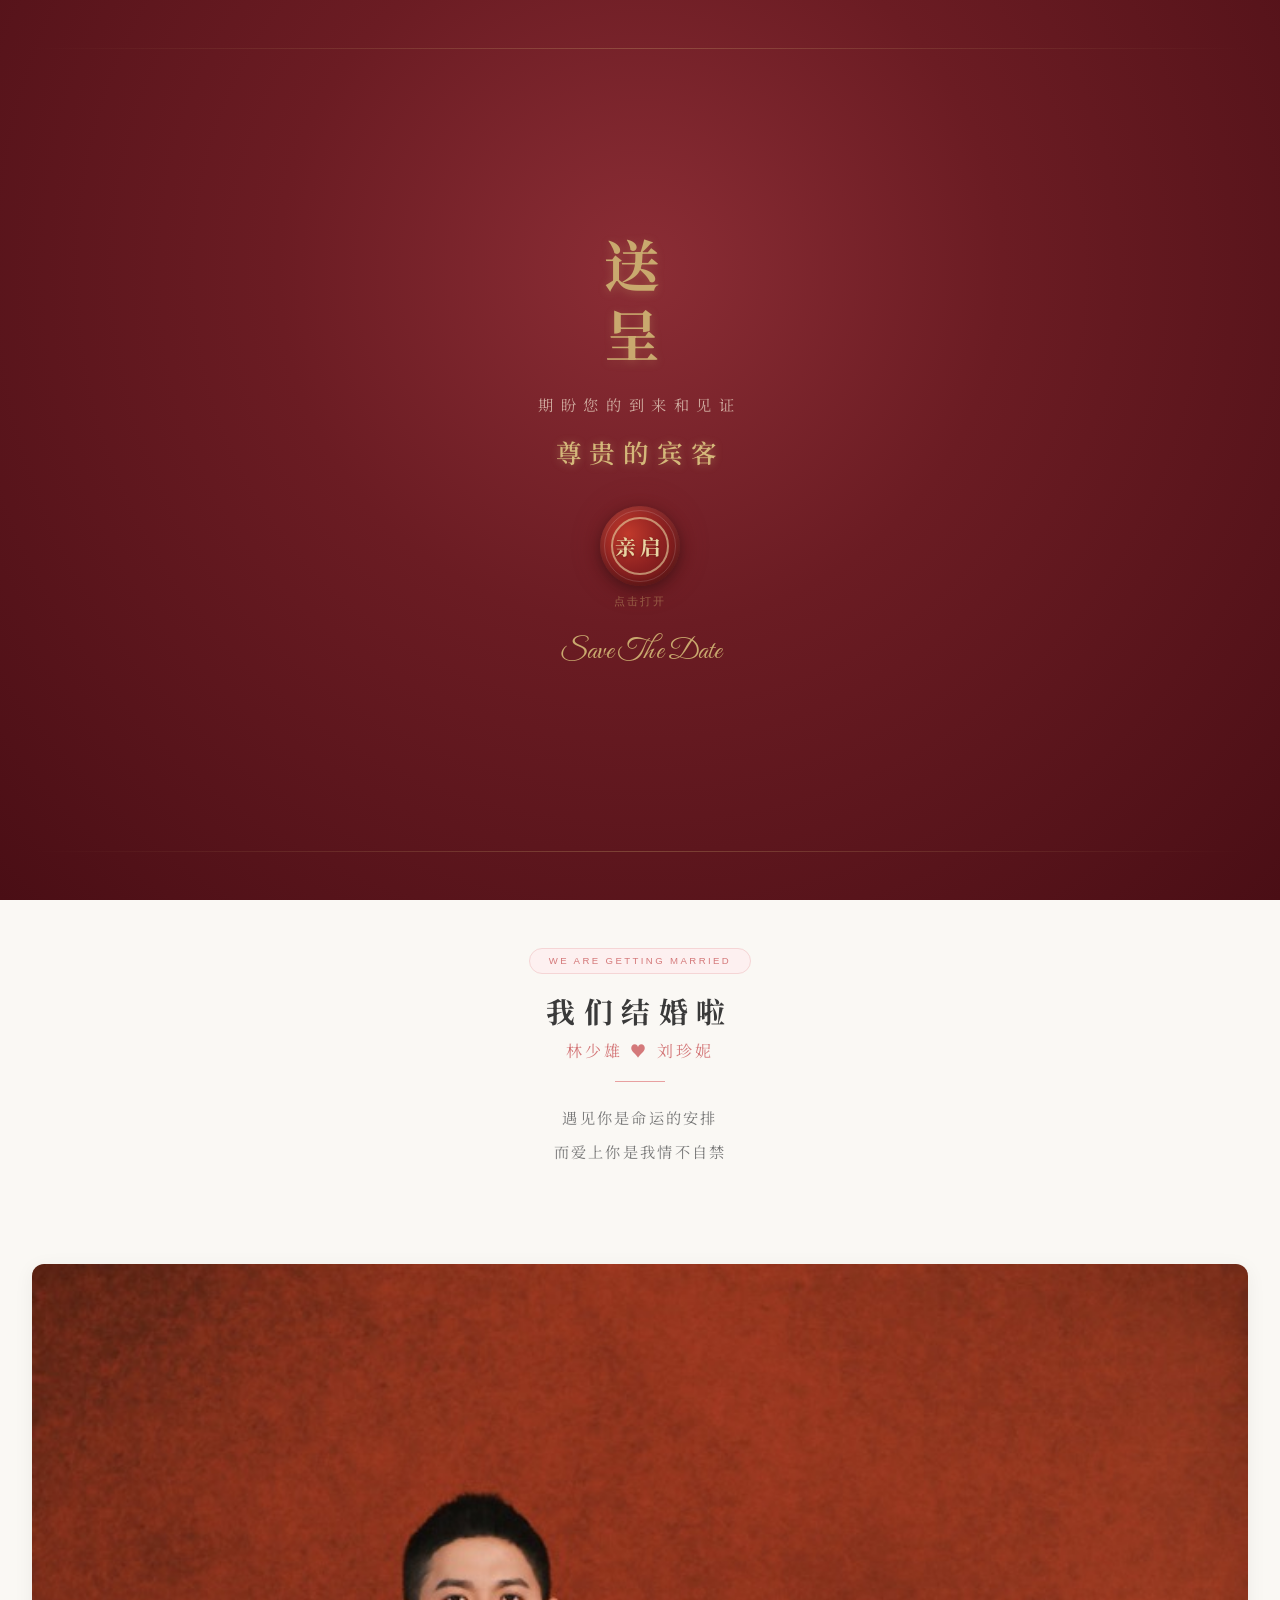
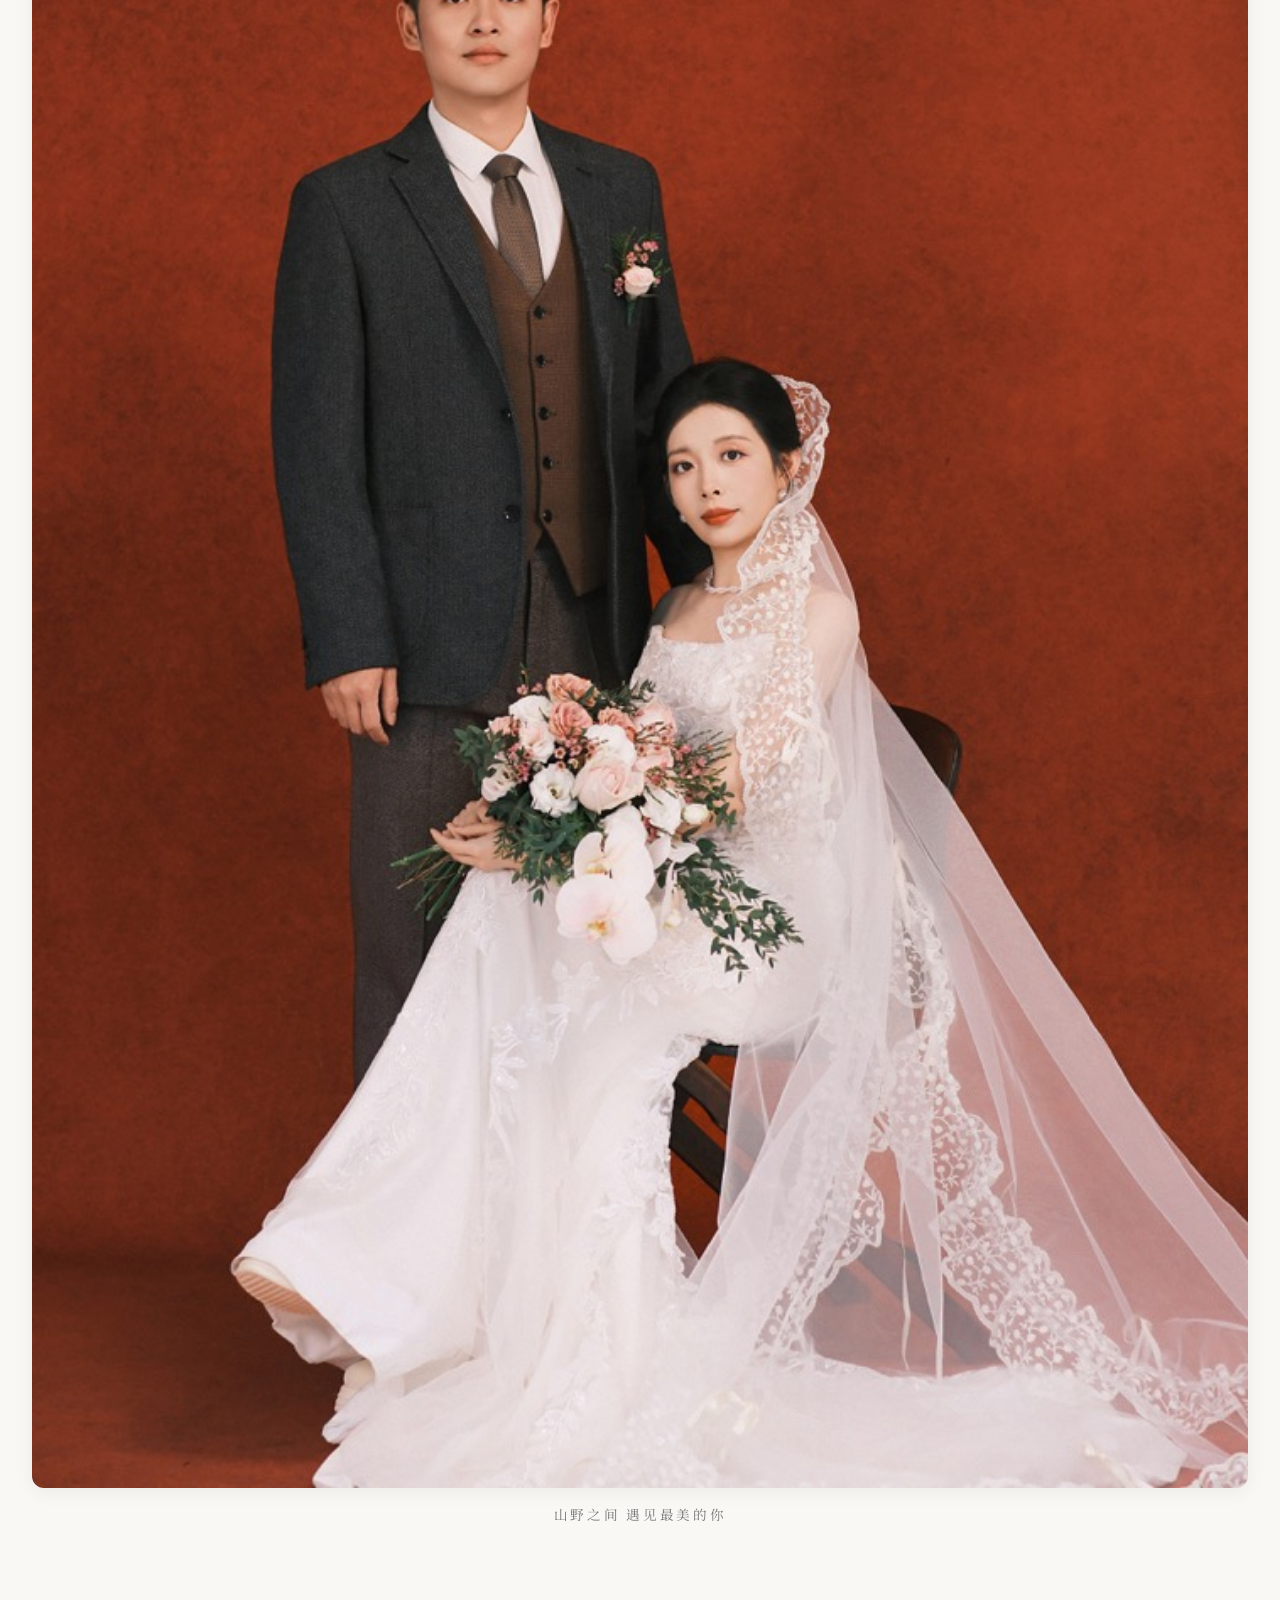
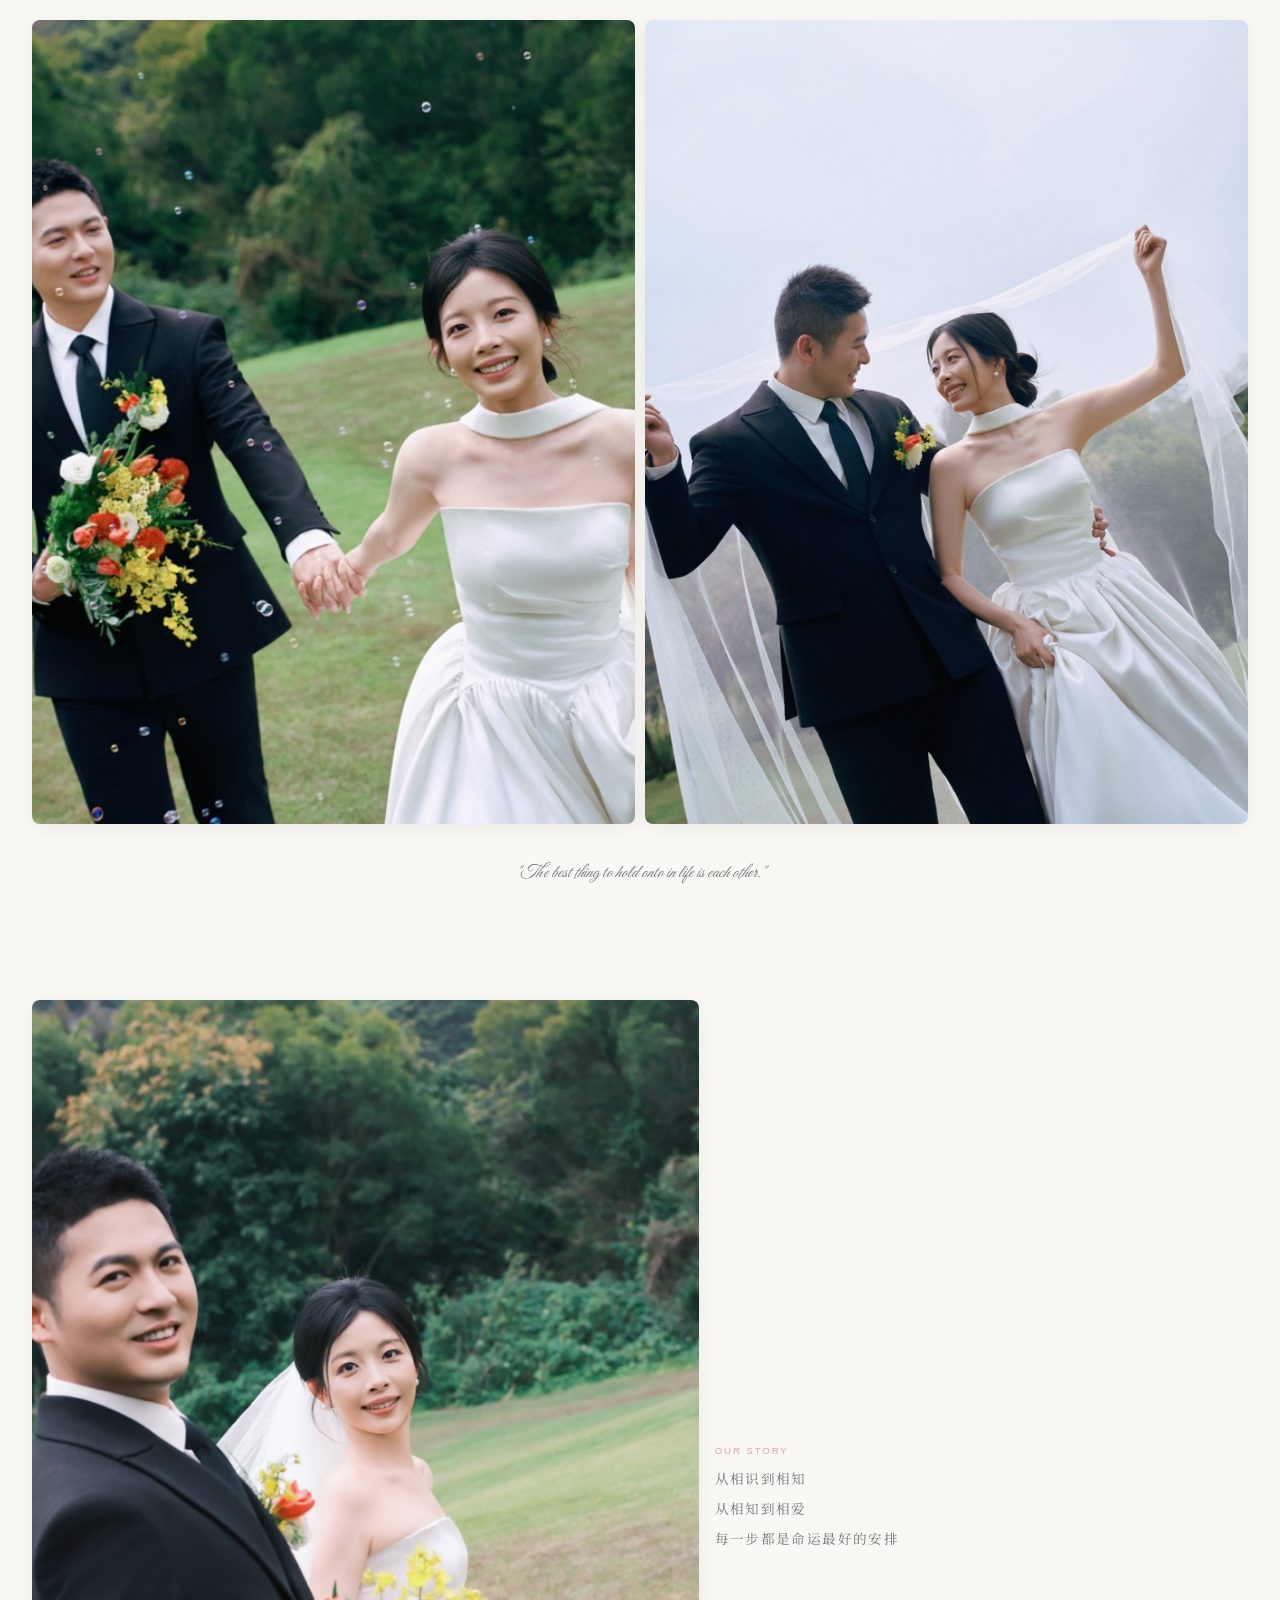
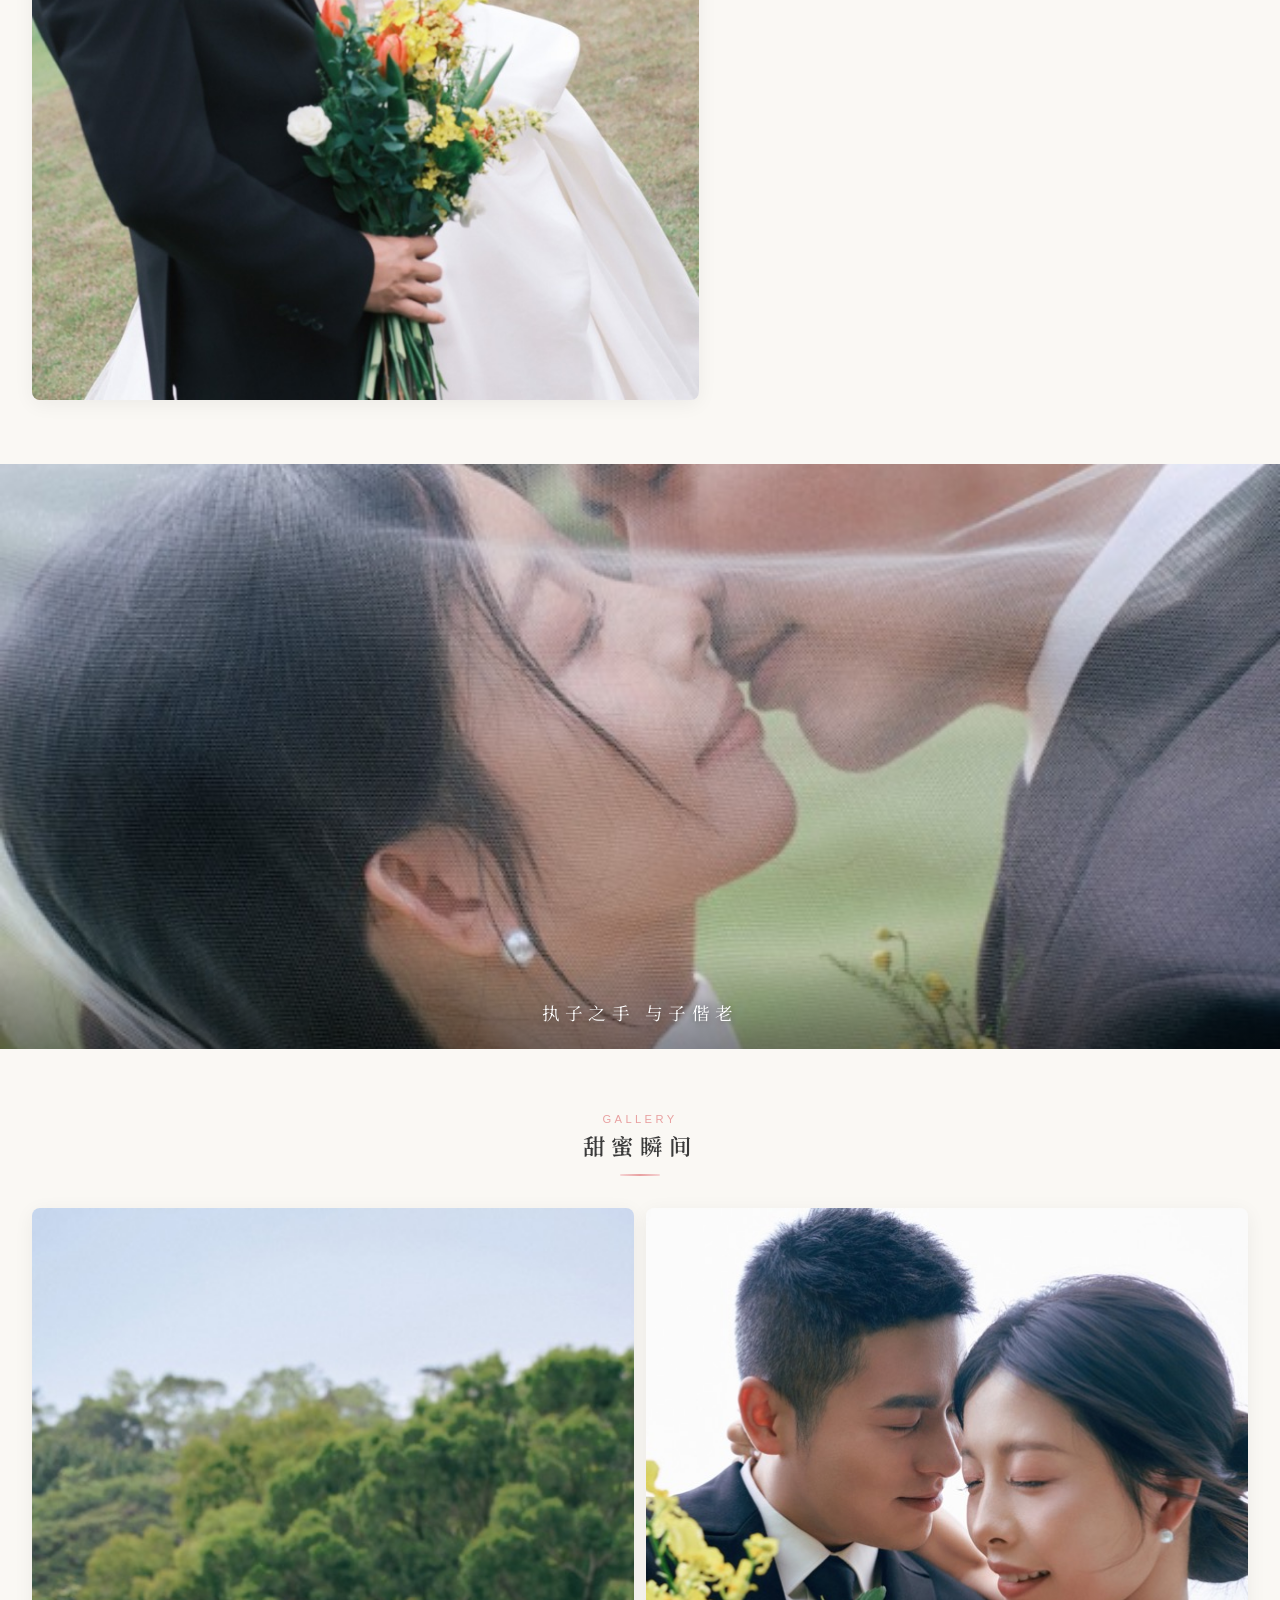
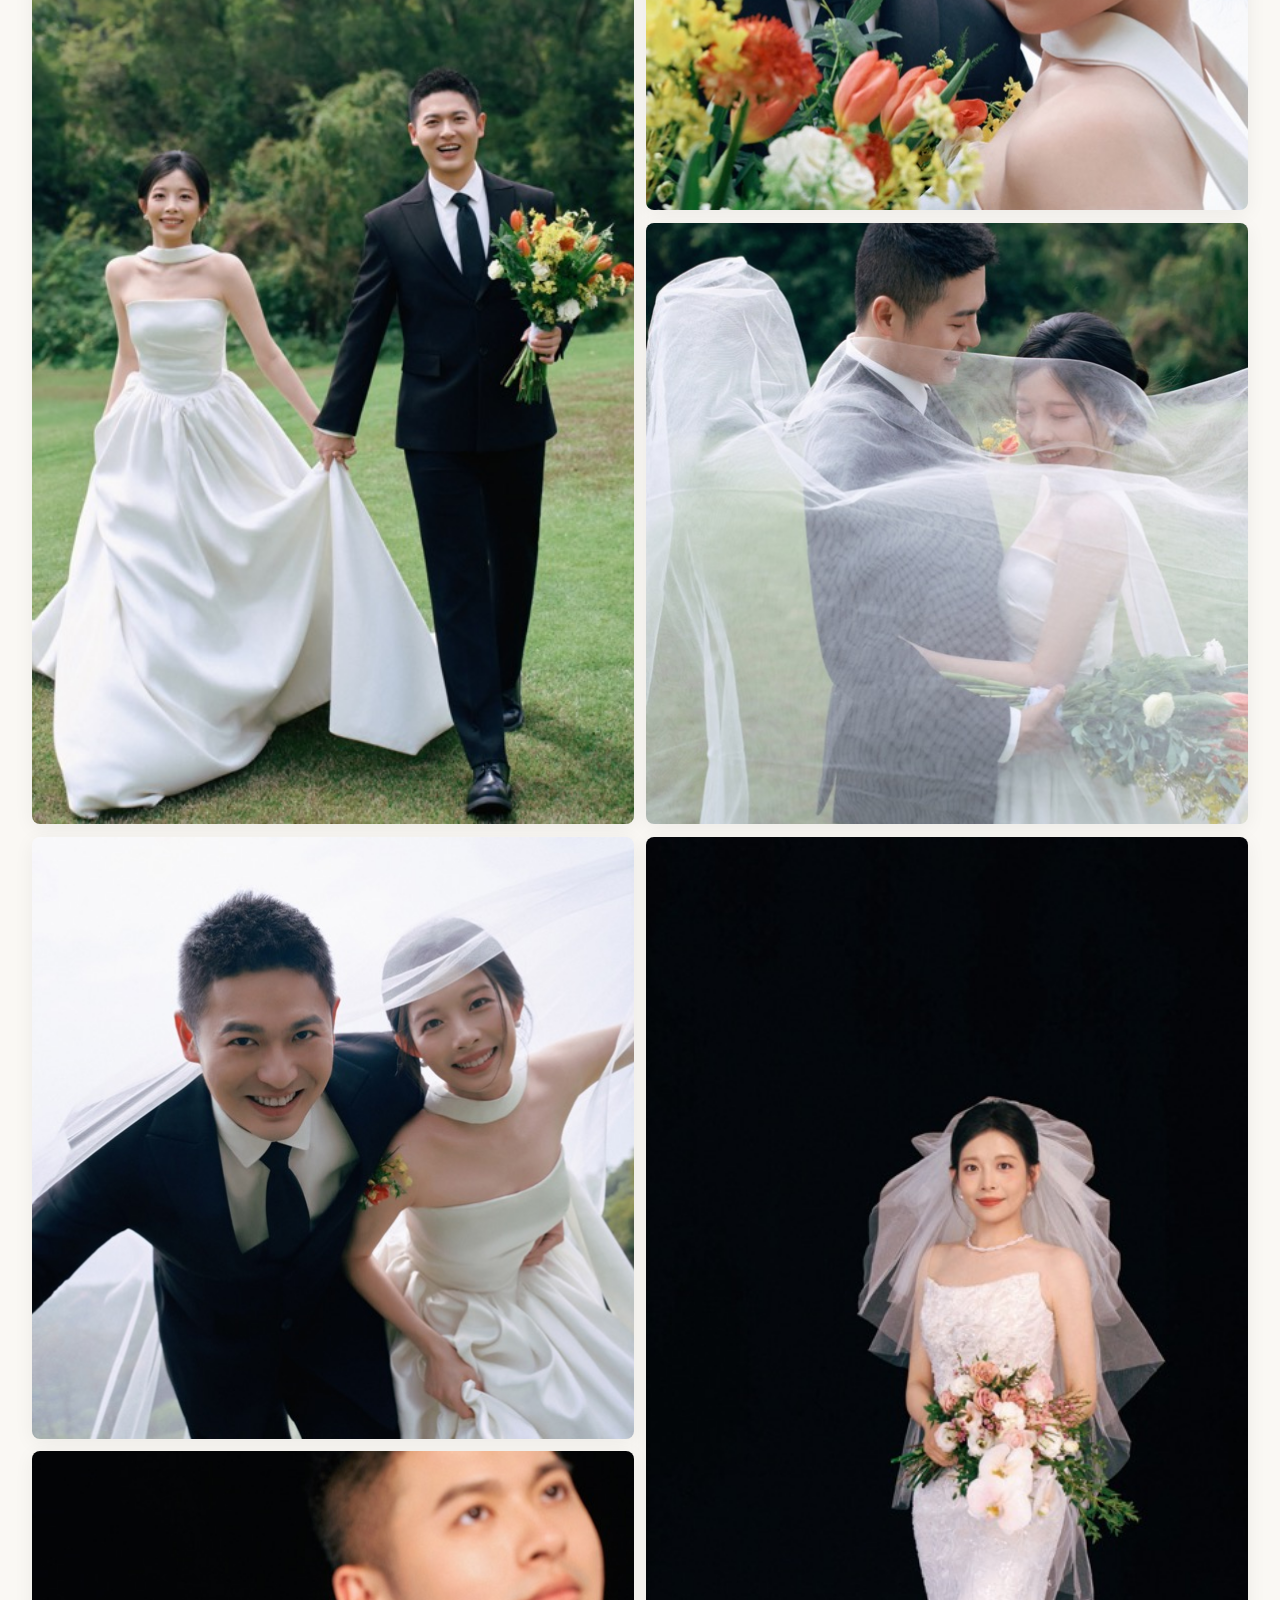
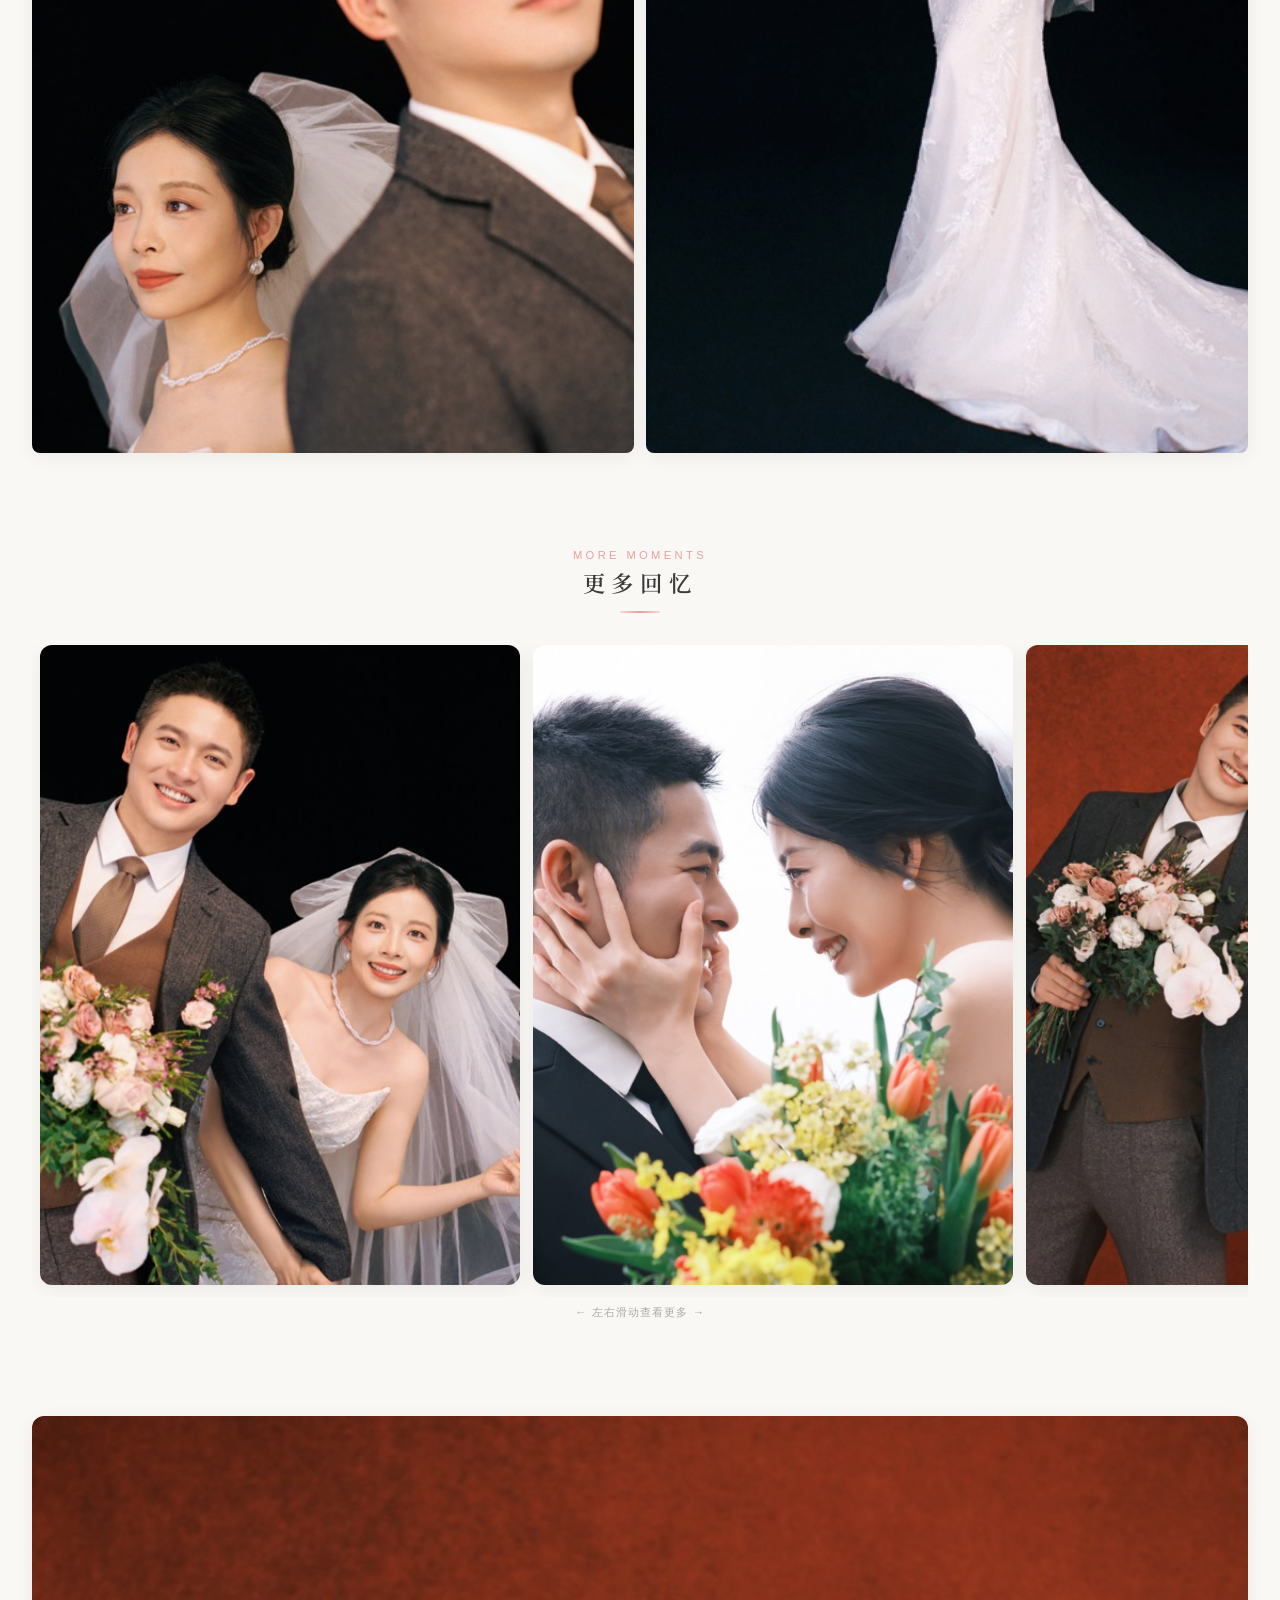
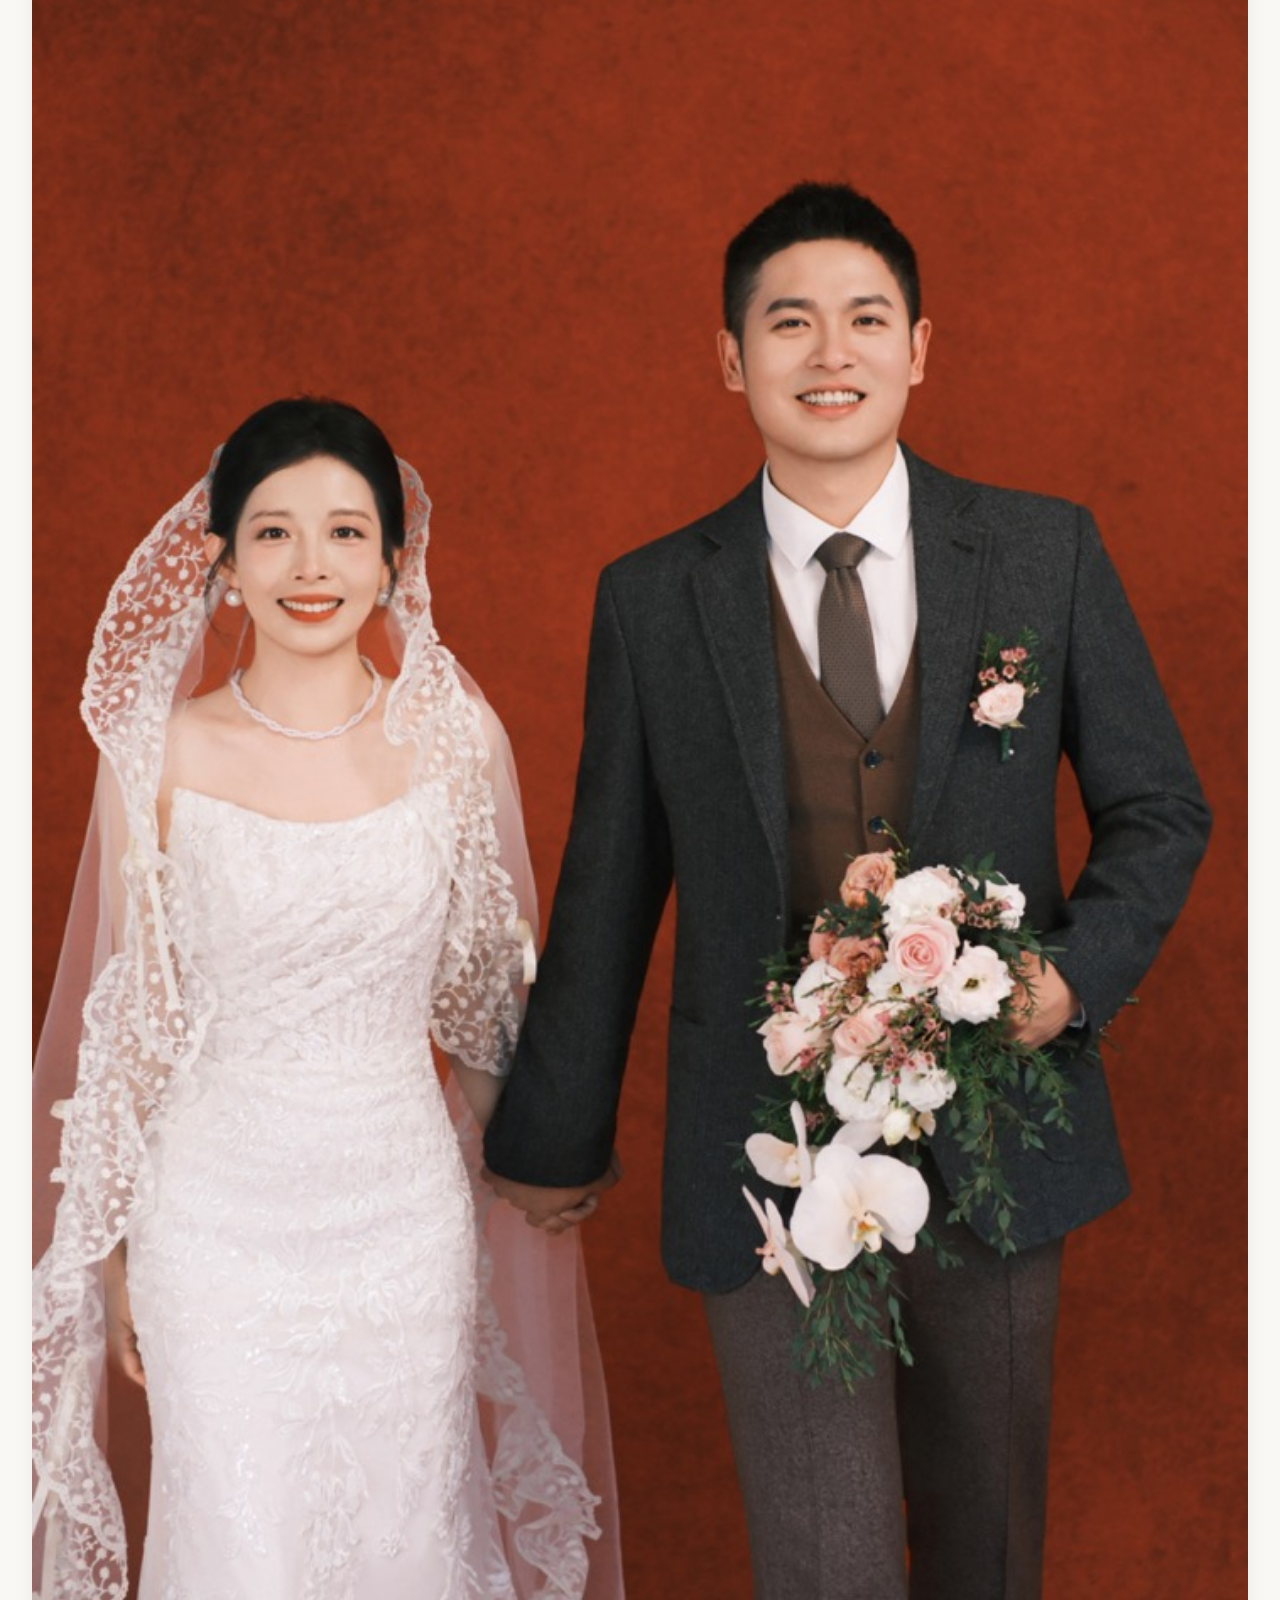
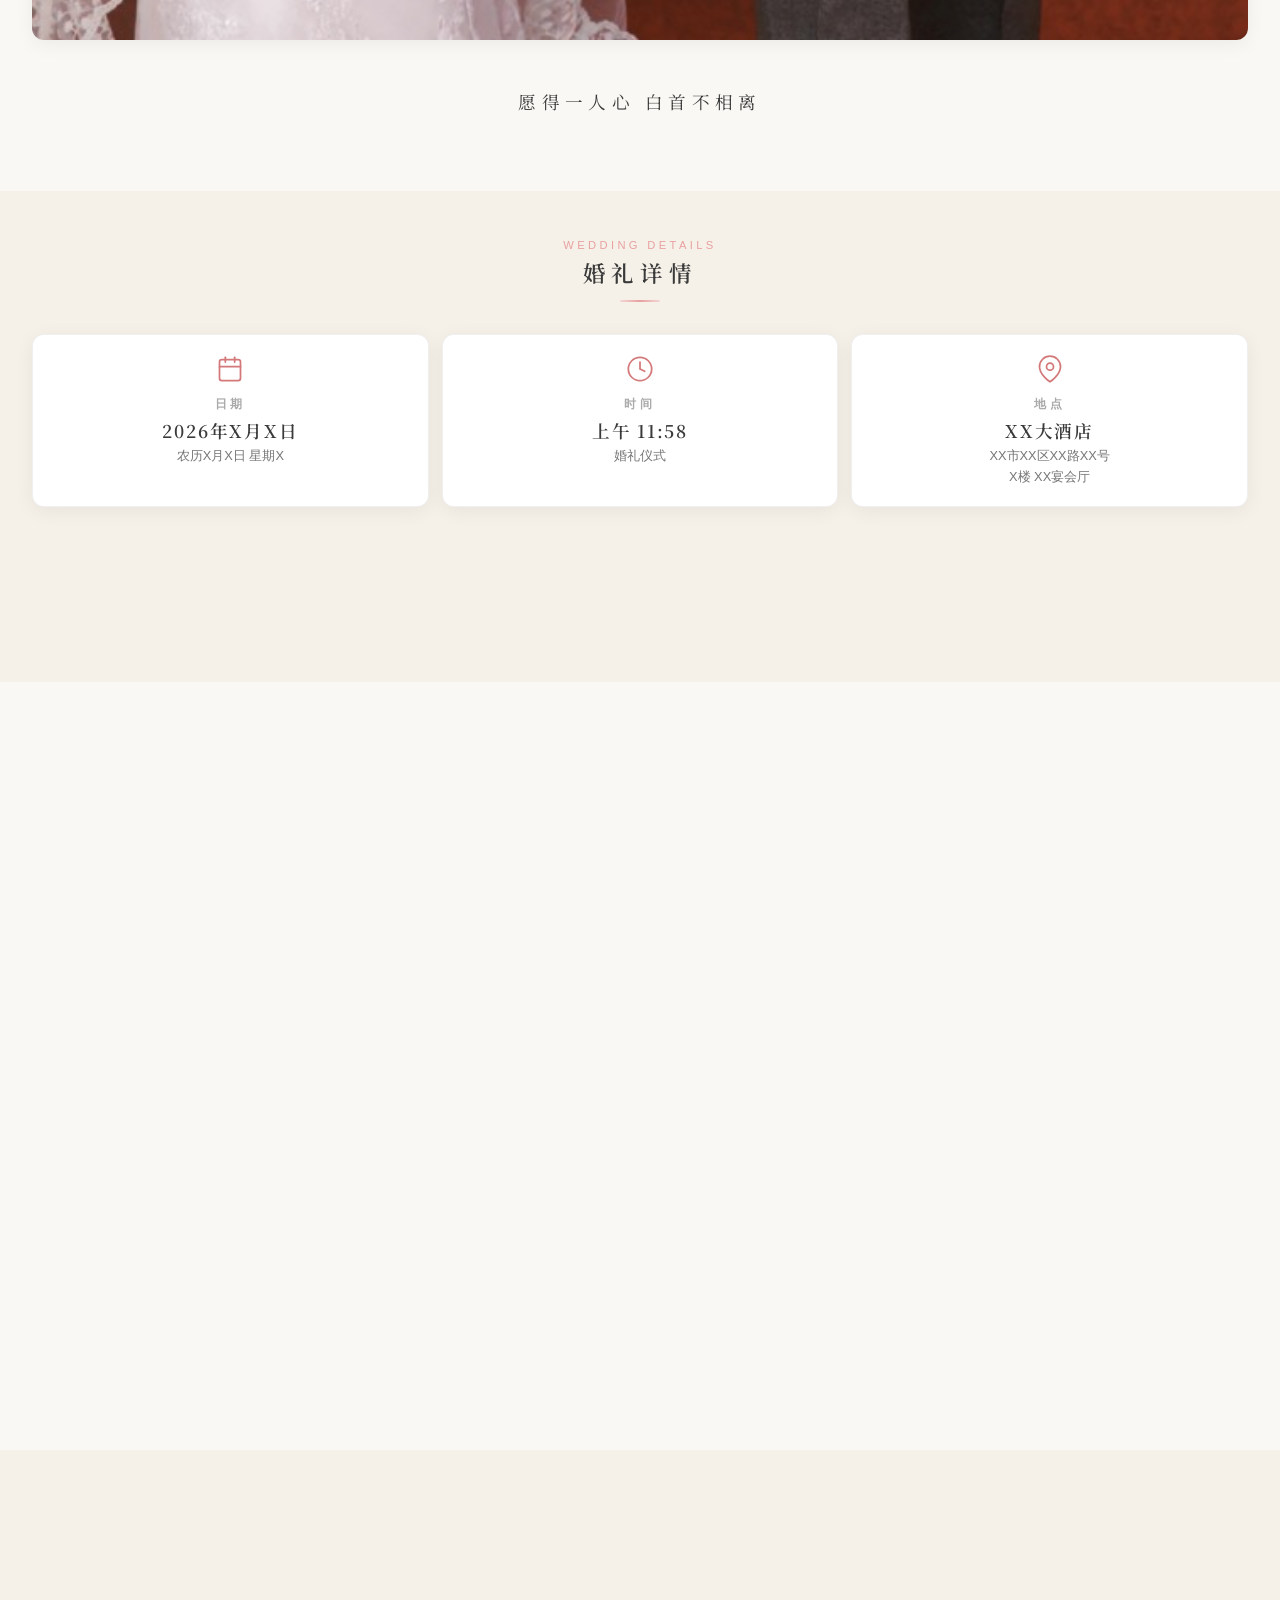
==== commit 5df69b30: "✨ 添加信封开启动画首页" ====
--- a/index.html
+++ b/index.html
@@ -25,6 +25,39 @@
     <source src="music/background.mp3" type="audio/mpeg">
   </audio>
 
+  <!-- ==================== 信封封面 ==================== -->
+  <div class="envelope-cover" id="envelope-cover">
+    <div class="envelope-bg"></div>
+    <!-- 顶部装饰线 -->
+    <div class="env-top-line"></div>
+    <div class="env-content">
+      <!-- 送呈 -->
+      <div class="env-title">
+        <span class="env-char env-anim" style="--delay:0.3s">送</span>
+        <span class="env-char env-anim" style="--delay:0.5s">呈</span>
+      </div>
+      <!-- 期盼文字 -->
+      <p class="env-subtitle env-anim" style="--delay:0.7s">期盼您的到来和见证</p>
+      <!-- 宾客姓名 -->
+      <p class="env-guest-name env-anim" id="env-guest-name" style="--delay:0.9s">尊贵的宾客</p>
+      <!-- 火漆印章 (点击打开) -->
+      <div class="env-seal-wrap env-anim" style="--delay:1.2s">
+        <div class="env-seal" id="env-seal">
+          <div class="env-seal-outer">
+            <div class="env-seal-inner">
+              <span>亲启</span>
+            </div>
+          </div>
+          <p class="env-seal-hint">点击打开</p>
+        </div>
+      </div>
+    </div>
+    <!-- Save The Date -->
+    <p class="env-save-date env-anim" style="--delay:1.5s">Save The Date</p>
+    <!-- 底部装饰线 -->
+    <div class="env-bottom-line"></div>
+  </div>
+
   <!-- 飘落花瓣 -->
   <div id="petals-container" class="petals-container"></div>
 
--- a/style.css
+++ b/style.css
@@ -61,6 +61,206 @@
   font-family: inherit;
 }
 
+/* 信封未打开时锁定滚动 */
+body.envelope-locked {
+  overflow: hidden;
+}
+
+/* ============================================
+   信封封面（暗红中式风格）
+   ============================================ */
+.envelope-cover {
+  position: fixed;
+  inset: 0;
+  z-index: 9999;
+  display: flex;
+  flex-direction: column;
+  align-items: center;
+  justify-content: center;
+  transition: transform 0.8s cubic-bezier(0.4, 0, 0.2, 1), opacity 0.6s ease 0.3s;
+}
+
+.envelope-cover.opening {
+  transform: translateY(-100%);
+  opacity: 0;
+  pointer-events: none;
+}
+
+.envelope-cover.hidden {
+  display: none;
+}
+
+.envelope-bg {
+  position: absolute;
+  inset: 0;
+  background: radial-gradient(ellipse at 50% 30%, #8B2D35 0%, #6B1C23 40%, #4A0E15 100%);
+  z-index: 0;
+}
+
+/* 顶部/底部装饰线 */
+.env-top-line, .env-bottom-line {
+  position: absolute;
+  left: 2rem;
+  right: 2rem;
+  height: 1px;
+  background: linear-gradient(90deg, transparent, rgba(201,169,110,0.3), transparent);
+  z-index: 1;
+}
+.env-top-line { top: 3rem; }
+.env-bottom-line { bottom: 3rem; }
+
+.env-content {
+  position: relative;
+  z-index: 2;
+  display: flex;
+  flex-direction: column;
+  align-items: center;
+  gap: 1.2rem;
+  text-align: center;
+}
+
+/* 送呈 */
+.env-title {
+  display: flex;
+  flex-direction: column;
+  align-items: center;
+  gap: 0.15rem;
+}
+
+.env-char {
+  font-family: var(--font-cn);
+  font-size: 3.5rem;
+  font-weight: 700;
+  color: #C9A96E;
+  letter-spacing: 0.3em;
+  line-height: 1.2;
+  text-shadow: 0 2px 10px rgba(201,169,110,0.3);
+}
+
+.env-subtitle {
+  font-family: var(--font-cn);
+  font-size: 0.95rem;
+  color: rgba(242,228,208,0.7);
+  letter-spacing: 0.5em;
+  margin-top: 0.5rem;
+}
+
+.env-guest-name {
+  font-family: var(--font-cn);
+  font-size: 1.6rem;
+  font-weight: 600;
+  color: #D4B87A;
+  letter-spacing: 0.3em;
+  text-shadow: 0 1px 8px rgba(212,184,122,0.4);
+}
+
+/* 火漆印章 */
+.env-seal-wrap {
+  margin-top: 1rem;
+}
+
+.env-seal {
+  display: flex;
+  flex-direction: column;
+  align-items: center;
+  gap: 0.5rem;
+  cursor: pointer;
+}
+
+.env-seal-outer {
+  width: 80px;
+  height: 80px;
+  border-radius: 50%;
+  background: radial-gradient(circle at 35% 35%, #c0392b, #8B2020 50%, #5C1414 100%);
+  box-shadow:
+    0 4px 16px rgba(0,0,0,0.4),
+    inset 0 -3px 8px rgba(0,0,0,0.3),
+    inset 0 3px 8px rgba(255,255,255,0.1),
+    0 0 30px rgba(139,32,32,0.3);
+  display: flex;
+  align-items: center;
+  justify-content: center;
+  position: relative;
+  animation: seal-stamp 0.8s cubic-bezier(0.25,0.46,0.45,0.94) 1.2s both;
+  transition: transform 0.2s ease;
+}
+
+.env-seal:active .env-seal-outer {
+  transform: scale(0.92);
+}
+
+.env-seal-outer::before {
+  content: '';
+  position: absolute;
+  inset: 4px;
+  border-radius: 50%;
+  border: 1.5px solid rgba(255,255,255,0.15);
+}
+
+.env-seal-inner {
+  width: 58px;
+  height: 58px;
+  border-radius: 50%;
+  border: 2px solid rgba(232,213,163,0.6);
+  display: flex;
+  align-items: center;
+  justify-content: center;
+}
+
+.env-seal-inner span {
+  font-family: var(--font-cn);
+  font-size: 1.3rem;
+  color: #E8D5A3;
+  font-weight: 700;
+  letter-spacing: 0.2em;
+  text-shadow: 0 1px 3px rgba(0,0,0,0.3);
+}
+
+@keyframes seal-stamp {
+  0% { transform: scale(3) rotate(-15deg); opacity: 0; }
+  60% { transform: scale(0.9) rotate(2deg); opacity: 1; }
+  80% { transform: scale(1.05) rotate(-1deg); }
+  100% { transform: scale(1) rotate(0deg); opacity: 1; }
+}
+
+.env-seal-hint {
+  font-size: 0.7rem;
+  color: rgba(201,169,110,0.5);
+  letter-spacing: 0.2em;
+  animation: hint-blink 2s ease-in-out infinite 2s;
+}
+
+@keyframes hint-blink {
+  0%, 100% { opacity: 0.3; }
+  50% { opacity: 0.8; }
+}
+
+/* Save The Date */
+.env-save-date {
+  position: relative;
+  z-index: 2;
+  font-family: var(--font-en);
+  font-size: 1.8rem;
+  color: #C9A96E;
+  opacity: 0.8;
+  margin-top: 1.5rem;
+}
+
+/* 信封元素入场动画 */
+.env-anim {
+  opacity: 0;
+  transform: translateY(20px);
+  animation: env-fade-in 0.6s ease forwards;
+  animation-delay: var(--delay, 0s);
+}
+
+@keyframes env-fade-in {
+  to {
+    opacity: 1;
+    transform: translateY(0);
+  }
+}
+
 /* ---------- 主滚动容器 ---------- */
 .main-scroll {
   width: 100%;
